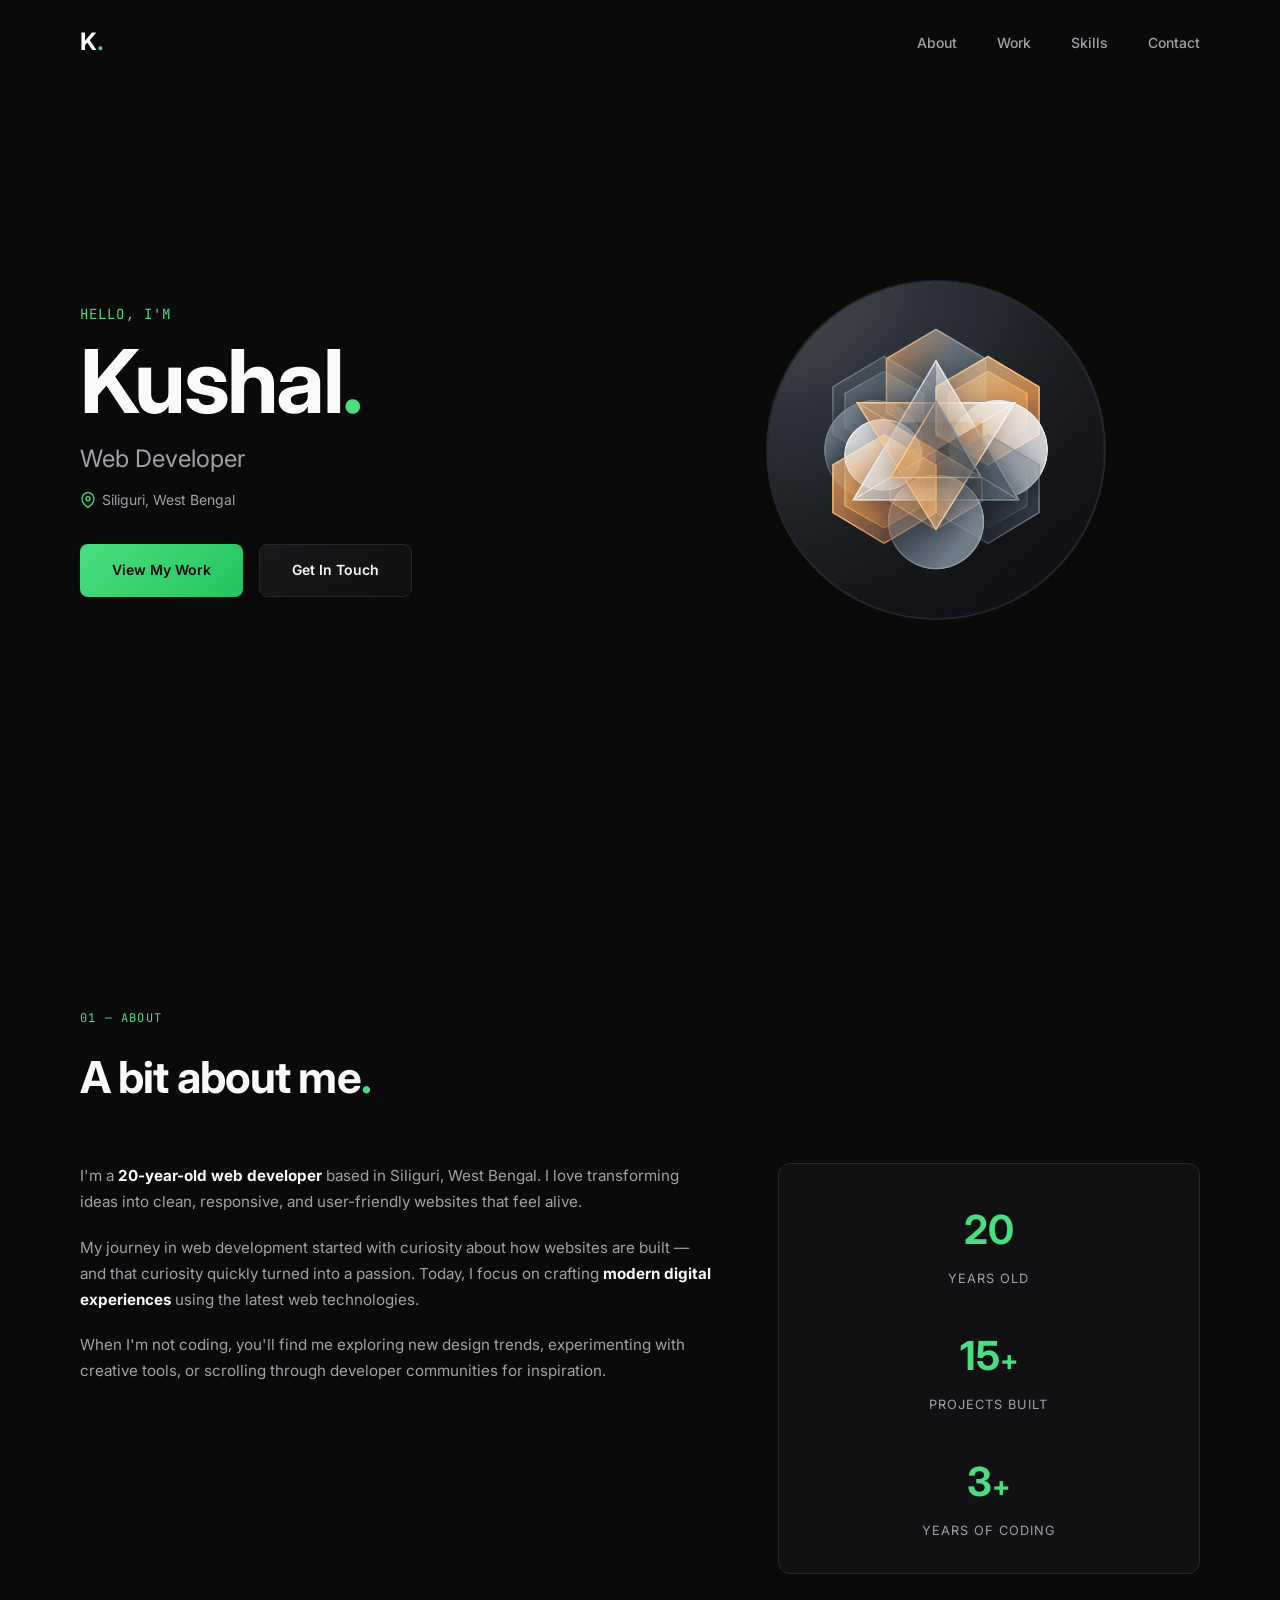
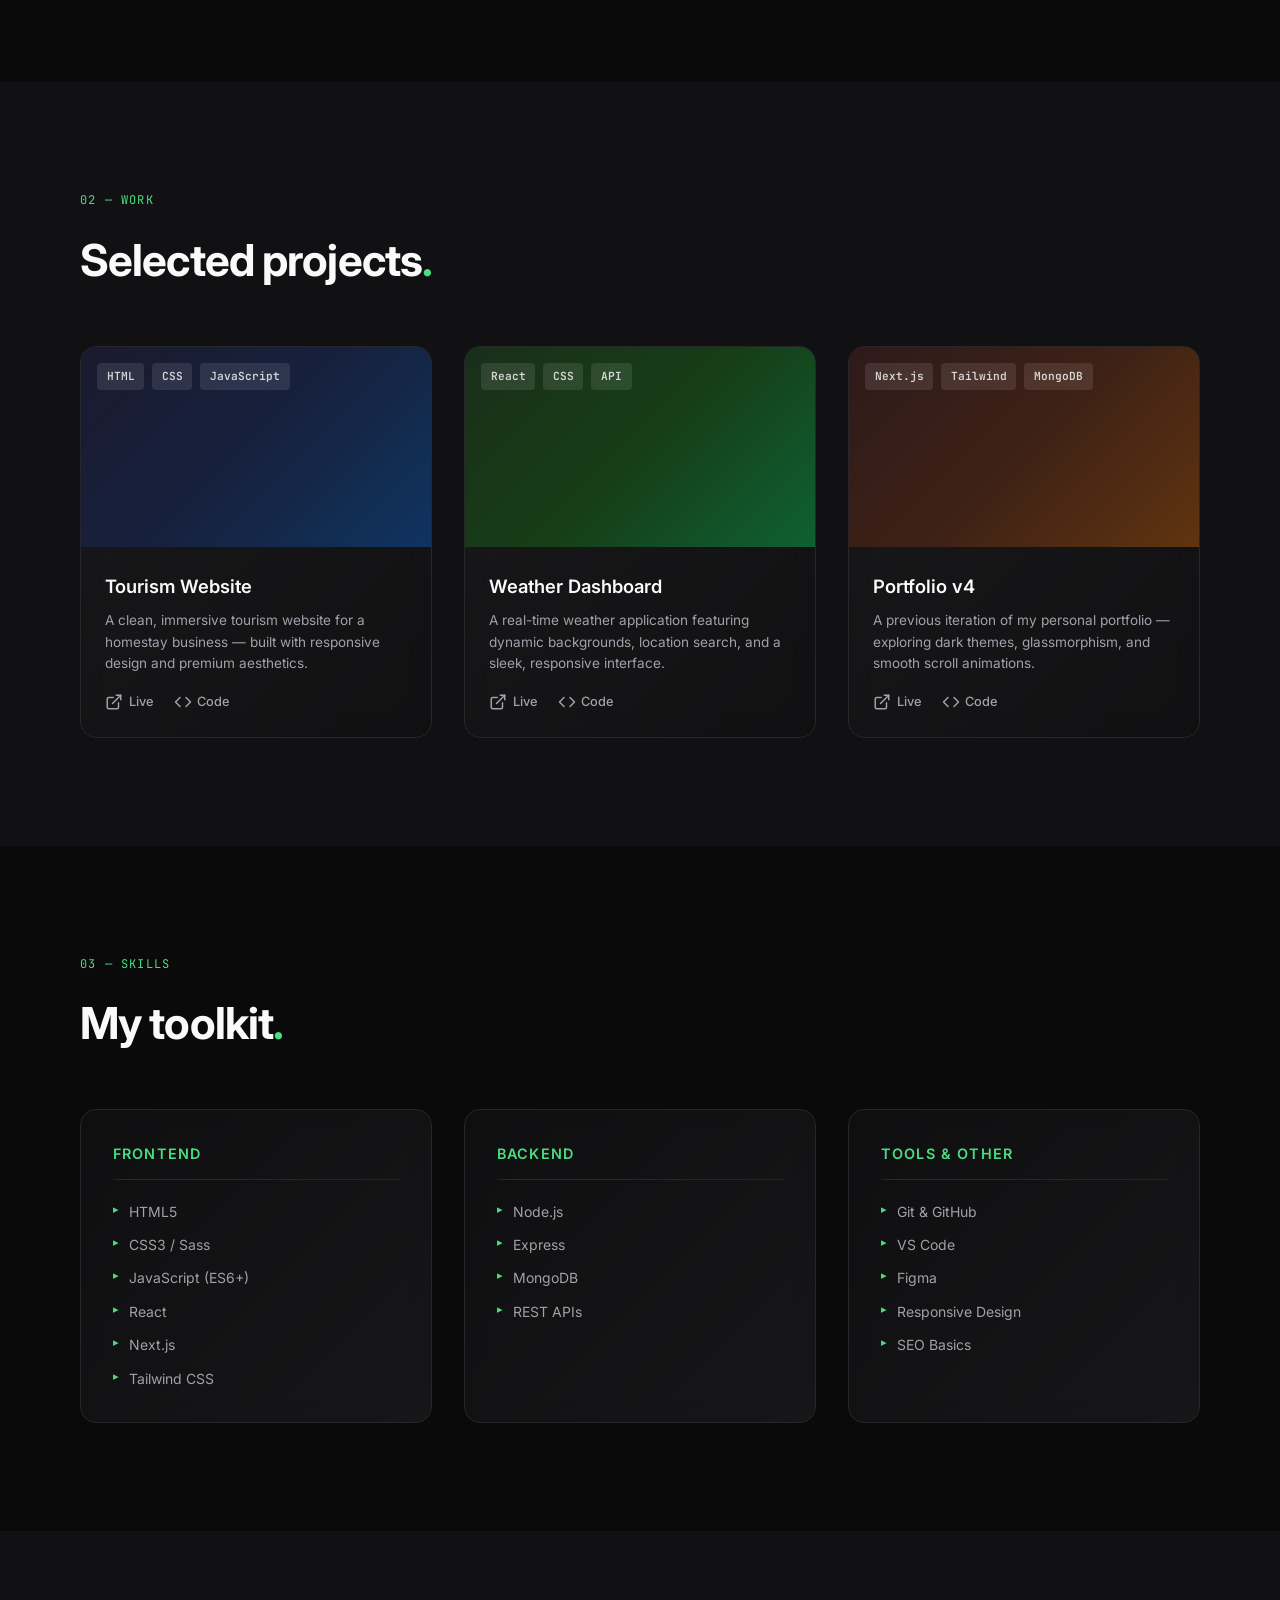
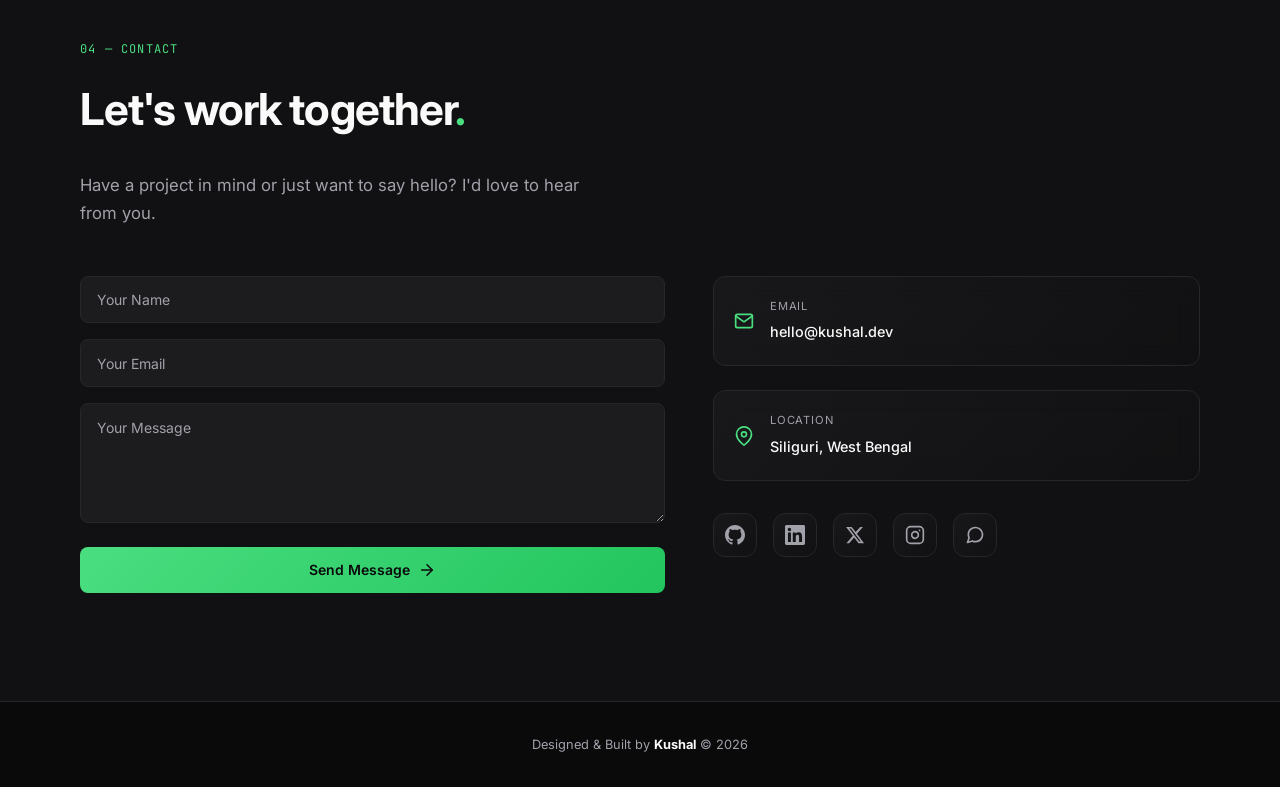
==== index.html @ b9e6fe31 "Initial commit" ====
<!DOCTYPE html>
<html lang="en">
<head>
  <meta charset="UTF-8" />
  <meta name="viewport" content="width=device-width, initial-scale=1.0" />
  <title>Kushal — Web Developer</title>
  <meta name="description" content="Portfolio of Kushal, a 20-year-old web developer from Siliguri, West Bengal, crafting clean and modern web experiences." />
  <link rel="preconnect" href="https://fonts.googleapis.com" />
  <link rel="preconnect" href="https://fonts.gstatic.com" crossorigin />
  <link href="https://fonts.googleapis.com/css2?family=Inter:wght@300;400;500;600;700&family=JetBrains+Mono:wght@400;500&display=swap" rel="stylesheet" />
  <link rel="stylesheet" href="style.css" />
</head>
<body>

  <!-- Loader -->
  <div class="loader" id="loader">
    <div class="loader__content">
      <div class="loader__logo">K<span class="accent">.</span></div>
      <div class="loader__bar">
        <div class="loader__progress"></div>
      </div>
    </div>
  </div>

  <!-- Cursor Glow -->
  <div class="cursor-glow" id="cursorGlow"></div>

  <!-- Navigation -->
  <nav class="nav" id="nav">
    <div class="nav__inner">
      <a href="#" class="nav__logo">K<span class="accent">.</span></a>
      <ul class="nav__links">
        <li><a href="#about" class="nav__link">About</a></li>
        <li><a href="#work" class="nav__link">Work</a></li>
        <li><a href="#skills" class="nav__link">Skills</a></li>
        <li><a href="#contact" class="nav__link">Contact</a></li>
      </ul>
      <button class="nav__toggle" id="navToggle" aria-label="Toggle menu">
        <span></span><span></span><span></span>
      </button>
    </div>
  </nav>

  <!-- Mobile Menu -->
  <div class="mobile-menu" id="mobileMenu">
    <ul class="mobile-menu__links">
      <li><a href="#about" class="mobile-menu__link">About</a></li>
      <li><a href="#work" class="mobile-menu__link">Work</a></li>
      <li><a href="#skills" class="mobile-menu__link">Skills</a></li>
      <li><a href="#contact" class="mobile-menu__link">Contact</a></li>
    </ul>
  </div>

  <!-- Hero -->
  <header class="hero" id="hero">
    <div class="hero__container">
      <div class="hero__content">
        <p class="hero__greeting reveal">Hello, I'm</p>
        <h1 class="hero__name reveal">Kushal<span class="accent">.</span></h1>
        <p class="hero__title reveal">Web Developer</p>
        <p class="hero__location reveal">
          <svg width="16" height="16" viewBox="0 0 24 24" fill="none" stroke="currentColor" stroke-width="2" stroke-linecap="round" stroke-linejoin="round"><path d="M21 10c0 7-9 13-9 13s-9-6-9-13a9 9 0 0 1 18 0z"/><circle cx="12" cy="10" r="3"/></svg>
          Siliguri, West Bengal
        </p>
        <div class="hero__cta reveal">
          <a href="#work" class="btn btn--primary">View My Work</a>
          <a href="#contact" class="btn btn--ghost">Get In Touch</a>
        </div>
      </div>
      <div class="hero__visual reveal">
        <div class="hero__image-wrapper">
          <img src="hero-abstract.png" alt="Abstract geometric design" class="hero__image" />
        </div>
      </div>
    </div>
  </header>

  <!-- About -->
  <section class="section about" id="about">
    <div class="container">
      <span class="section__label reveal">01 — About</span>
      <h2 class="section__title reveal">A bit about me<span class="accent">.</span></h2>
      <div class="about__grid">
        <div class="about__text reveal">
          <p>I'm a <strong>20-year-old web developer</strong> based in Siliguri, West Bengal. I love transforming ideas into clean, responsive, and user-friendly websites that feel alive.</p>
          <p>My journey in web development started with curiosity about how websites are built — and that curiosity quickly turned into a passion. Today, I focus on crafting <strong>modern digital experiences</strong> using the latest web technologies.</p>
          <p>When I'm not coding, you'll find me exploring new design trends, experimenting with creative tools, or scrolling through developer communities for inspiration.</p>
        </div>
        <div class="about__stats reveal">
          <div class="stat">
            <span class="stat__number" data-count="20">0</span>
            <span class="stat__label">Years Old</span>
          </div>
          <div class="stat">
            <span class="stat__number" data-count="15">0</span><span class="stat__suffix">+</span>
            <span class="stat__label">Projects Built</span>
          </div>
          <div class="stat">
            <span class="stat__number" data-count="3">0</span><span class="stat__suffix">+</span>
            <span class="stat__label">Years of Coding</span>
          </div>
        </div>
      </div>
    </div>
  </section>

  <!-- Work -->
  <section class="section work" id="work">
    <div class="container">
      <span class="section__label reveal">02 — Work</span>
      <h2 class="section__title reveal">Selected projects<span class="accent">.</span></h2>
      <div class="work__grid">

        <article class="project-card reveal">
          <div class="project-card__preview">
            <div class="project-card__tags">
              <span class="tag">HTML</span>
              <span class="tag">CSS</span>
              <span class="tag">JavaScript</span>
            </div>
          </div>
          <div class="project-card__info">
            <h3 class="project-card__title">Tourism Website</h3>
            <p class="project-card__desc">A clean, immersive tourism website for a homestay business — built with responsive design and premium aesthetics.</p>
            <div class="project-card__links">
              <a href="#" class="project-link" aria-label="View project">
                <svg width="18" height="18" viewBox="0 0 24 24" fill="none" stroke="currentColor" stroke-width="2" stroke-linecap="round" stroke-linejoin="round"><path d="M18 13v6a2 2 0 0 1-2 2H5a2 2 0 0 1-2-2V8a2 2 0 0 1 2-2h6"/><polyline points="15 3 21 3 21 9"/><line x1="10" y1="14" x2="21" y2="3"/></svg>
                Live
              </a>
              <a href="#" class="project-link" aria-label="View code">
                <svg width="18" height="18" viewBox="0 0 24 24" fill="none" stroke="currentColor" stroke-width="2" stroke-linecap="round" stroke-linejoin="round"><polyline points="16 18 22 12 16 6"/><polyline points="8 6 2 12 8 18"/></svg>
                Code
              </a>
            </div>
          </div>
        </article>

        <article class="project-card reveal">
          <div class="project-card__preview project-card__preview--alt">
            <div class="project-card__tags">
              <span class="tag">React</span>
              <span class="tag">CSS</span>
              <span class="tag">API</span>
            </div>
          </div>
          <div class="project-card__info">
            <h3 class="project-card__title">Weather Dashboard</h3>
            <p class="project-card__desc">A real-time weather application featuring dynamic backgrounds, location search, and a sleek, responsive interface.</p>
            <div class="project-card__links">
              <a href="#" class="project-link" aria-label="View project">
                <svg width="18" height="18" viewBox="0 0 24 24" fill="none" stroke="currentColor" stroke-width="2" stroke-linecap="round" stroke-linejoin="round"><path d="M18 13v6a2 2 0 0 1-2 2H5a2 2 0 0 1-2-2V8a2 2 0 0 1 2-2h6"/><polyline points="15 3 21 3 21 9"/><line x1="10" y1="14" x2="21" y2="3"/></svg>
                Live
              </a>
              <a href="#" class="project-link" aria-label="View code">
                <svg width="18" height="18" viewBox="0 0 24 24" fill="none" stroke="currentColor" stroke-width="2" stroke-linecap="round" stroke-linejoin="round"><polyline points="16 18 22 12 16 6"/><polyline points="8 6 2 12 8 18"/></svg>
                Code
              </a>
            </div>
          </div>
        </article>

        <article class="project-card reveal">
          <div class="project-card__preview project-card__preview--accent">
            <div class="project-card__tags">
              <span class="tag">Next.js</span>
              <span class="tag">Tailwind</span>
              <span class="tag">MongoDB</span>
            </div>
          </div>
          <div class="project-card__info">
            <h3 class="project-card__title">Portfolio v4</h3>
            <p class="project-card__desc">A previous iteration of my personal portfolio — exploring dark themes, glassmorphism, and smooth scroll animations.</p>
            <div class="project-card__links">
              <a href="#" class="project-link" aria-label="View project">
                <svg width="18" height="18" viewBox="0 0 24 24" fill="none" stroke="currentColor" stroke-width="2" stroke-linecap="round" stroke-linejoin="round"><path d="M18 13v6a2 2 0 0 1-2 2H5a2 2 0 0 1-2-2V8a2 2 0 0 1 2-2h6"/><polyline points="15 3 21 3 21 9"/><line x1="10" y1="14" x2="21" y2="3"/></svg>
                Live
              </a>
              <a href="#" class="project-link" aria-label="View code">
                <svg width="18" height="18" viewBox="0 0 24 24" fill="none" stroke="currentColor" stroke-width="2" stroke-linecap="round" stroke-linejoin="round"><polyline points="16 18 22 12 16 6"/><polyline points="8 6 2 12 8 18"/></svg>
                Code
              </a>
            </div>
          </div>
        </article>

      </div>
    </div>
  </section>

  <!-- Skills -->
  <section class="section skills" id="skills">
    <div class="container">
      <span class="section__label reveal">03 — Skills</span>
      <h2 class="section__title reveal">My toolkit<span class="accent">.</span></h2>
      <div class="skills__grid reveal">

        <div class="skill-group">
          <h3 class="skill-group__title">Frontend</h3>
          <ul class="skill-group__list">
            <li class="skill-item">HTML5</li>
            <li class="skill-item">CSS3 / Sass</li>
            <li class="skill-item">JavaScript (ES6+)</li>
            <li class="skill-item">React</li>
            <li class="skill-item">Next.js</li>
            <li class="skill-item">Tailwind CSS</li>
          </ul>
        </div>

        <div class="skill-group">
          <h3 class="skill-group__title">Backend</h3>
          <ul class="skill-group__list">
            <li class="skill-item">Node.js</li>
            <li class="skill-item">Express</li>
            <li class="skill-item">MongoDB</li>
            <li class="skill-item">REST APIs</li>
          </ul>
        </div>

        <div class="skill-group">
          <h3 class="skill-group__title">Tools & Other</h3>
          <ul class="skill-group__list">
            <li class="skill-item">Git & GitHub</li>
            <li class="skill-item">VS Code</li>
            <li class="skill-item">Figma</li>
            <li class="skill-item">Responsive Design</li>
            <li class="skill-item">SEO Basics</li>
          </ul>
        </div>

      </div>
    </div>
  </section>

  <!-- Contact -->
  <section class="section contact" id="contact">
    <div class="container">
      <span class="section__label reveal">04 — Contact</span>
      <h2 class="section__title reveal">Let's work together<span class="accent">.</span></h2>
      <p class="contact__subtitle reveal">Have a project in mind or just want to say hello? I'd love to hear from you.</p>
      <div class="contact__grid">
        <form class="contact__form reveal" id="contactForm">
          <div class="form-group">
            <input type="text" id="name" name="name" placeholder="Your Name" required />
          </div>
          <div class="form-group">
            <input type="email" id="email" name="email" placeholder="Your Email" required />
          </div>
          <div class="form-group">
            <textarea id="message" name="message" placeholder="Your Message" rows="5" required></textarea>
          </div>
          <button type="submit" class="btn btn--primary btn--full">
            Send Message
            <svg width="18" height="18" viewBox="0 0 24 24" fill="none" stroke="currentColor" stroke-width="2" stroke-linecap="round" stroke-linejoin="round"><line x1="5" y1="12" x2="19" y2="12"/><polyline points="12 5 19 12 12 19"/></svg>
          </button>
        </form>
        <div class="contact__info reveal">
          <div class="contact__card">
            <svg width="20" height="20" viewBox="0 0 24 24" fill="none" stroke="currentColor" stroke-width="2" stroke-linecap="round" stroke-linejoin="round"><path d="M4 4h16c1.1 0 2 .9 2 2v12c0 1.1-.9 2-2 2H4c-1.1 0-2-.9-2-2V6c0-1.1.9-2 2-2z"/><polyline points="22,6 12,13 2,6"/></svg>
            <div>
              <span class="contact__card-label">Email</span>
              <a href="mailto:hello@kushal.dev" class="contact__card-value">hello@kushal.dev</a>
            </div>
          </div>
          <div class="contact__card">
            <svg width="20" height="20" viewBox="0 0 24 24" fill="none" stroke="currentColor" stroke-width="2" stroke-linecap="round" stroke-linejoin="round"><path d="M21 10c0 7-9 13-9 13s-9-6-9-13a9 9 0 0 1 18 0z"/><circle cx="12" cy="10" r="3"/></svg>
            <div>
              <span class="contact__card-label">Location</span>
              <span class="contact__card-value">Siliguri, West Bengal</span>
            </div>
          </div>
          <div class="contact__socials">
            <a href="#" class="social-link" aria-label="GitHub" target="_blank" rel="noopener noreferrer">
              <svg width="20" height="20" viewBox="0 0 24 24" fill="currentColor"><path d="M12 0c-6.626 0-12 5.373-12 12 0 5.302 3.438 9.8 8.207 11.387.599.111.793-.261.793-.577v-2.234c-3.338.726-4.033-1.416-4.033-1.416-.546-1.387-1.333-1.756-1.333-1.756-1.089-.745.083-.729.083-.729 1.205.084 1.839 1.237 1.839 1.237 1.07 1.834 2.807 1.304 3.492.997.107-.775.418-1.305.762-1.604-2.665-.305-5.467-1.334-5.467-5.931 0-1.311.469-2.381 1.236-3.221-.124-.303-.535-1.524.117-3.176 0 0 1.008-.322 3.301 1.23.957-.266 1.983-.399 3.003-.404 1.02.005 2.047.138 3.006.404 2.291-1.552 3.297-1.23 3.297-1.23.653 1.653.242 2.874.118 3.176.77.84 1.235 1.911 1.235 3.221 0 4.609-2.807 5.624-5.479 5.921.43.372.823 1.102.823 2.222v3.293c0 .319.192.694.801.576 4.765-1.589 8.199-6.086 8.199-11.386 0-6.627-5.373-12-12-12z"/></svg>
            </a>
            <a href="#" class="social-link" aria-label="LinkedIn" target="_blank" rel="noopener noreferrer">
              <svg width="20" height="20" viewBox="0 0 24 24" fill="currentColor"><path d="M20.447 20.452h-3.554v-5.569c0-1.328-.027-3.037-1.852-3.037-1.853 0-2.136 1.445-2.136 2.939v5.667H9.351V9h3.414v1.561h.046c.477-.9 1.637-1.85 3.37-1.85 3.601 0 4.267 2.37 4.267 5.455v6.286zM5.337 7.433c-1.144 0-2.063-.926-2.063-2.065 0-1.138.92-2.063 2.063-2.063 1.14 0 2.064.925 2.064 2.063 0 1.139-.925 2.065-2.064 2.065zm1.782 13.019H3.555V9h3.564v11.452zM22.225 0H1.771C.792 0 0 .774 0 1.729v20.542C0 23.227.792 24 1.771 24h20.451C23.2 24 24 23.227 24 22.271V1.729C24 .774 23.2 0 22.222 0h.003z"/></svg>
            </a>
            <a href="#" class="social-link" aria-label="Twitter" target="_blank" rel="noopener noreferrer">
              <svg width="20" height="20" viewBox="0 0 24 24" fill="currentColor"><path d="M18.244 2.25h3.308l-7.227 8.26 8.502 11.24H16.17l-5.214-6.817L4.99 21.75H1.68l7.73-8.835L1.254 2.25H8.08l4.713 6.231zm-1.161 17.52h1.833L7.084 4.126H5.117z"/></svg>
            </a>
            <a href="#" class="social-link" aria-label="Instagram" target="_blank" rel="noopener noreferrer">
              <svg width="20" height="20" viewBox="0 0 24 24" fill="none" stroke="currentColor" stroke-width="2" stroke-linecap="round" stroke-linejoin="round"><rect x="2" y="2" width="20" height="20" rx="5" ry="5"/><path d="M16 11.37A4 4 0 1 1 12.63 8 4 4 0 0 1 16 11.37z"/><line x1="17.5" y1="6.5" x2="17.51" y2="6.5"/></svg>
            </a>
            <a href="#" class="social-link" aria-label="WhatsApp" target="_blank" rel="noopener noreferrer">
              <svg width="20" height="20" viewBox="0 0 24 24" fill="none" stroke="currentColor" stroke-width="2" stroke-linecap="round" stroke-linejoin="round"><path d="M21 11.5a8.38 8.38 0 0 1-.9 3.8 8.5 8.5 0 0 1-7.6 4.7 8.38 8.38 0 0 1-3.8-.9L3 21l1.9-5.7a8.38 8.38 0 0 1-.9-3.8 8.5 8.5 0 0 1 4.7-7.6 8.38 8.38 0 0 1 3.8-.9h.5a8.48 8.48 0 0 1 8 8v.5z"/></svg>
            </a>
          </div>
        </div>
      </div>
    </div>
  </section>

  <!-- Footer -->
  <footer class="footer">
    <div class="container">
      <p class="footer__text">
        Designed & Built by <strong>Kushal</strong> &copy; 2026
      </p>
    </div>
  </footer>

  <script src="script.js"></script>
</body>
</html>
---- style.css ----
/* ================================================
   KUSHAL — Portfolio  |  Minimal Design System
   ================================================ */

/* --- Reset & Custom Properties --- */
*,
*::before,
*::after {
  margin: 0;
  padding: 0;
  box-sizing: border-box;
}

:root {
  /* Palette */
  --bg: #0a0a0b;
  --bg-card: #111113;
  --bg-hover: #18181b;
  --surface: #1c1c1f;
  --border: #27272a;
  --text: #fafafa;
  --text-muted: #a1a1aa;
  --accent: #4ade80;
  --accent-dim: #4ade8033;

  /* Typography */
  --font-body: 'Inter', system-ui, -apple-system, sans-serif;
  --font-mono: 'JetBrains Mono', monospace;

  /* Spacing */
  --section-py: clamp(5rem, 12vh, 9rem);
  --container: min(1120px, 90vw);

  /* Transitions */
  --ease: cubic-bezier(.4, 0, .2, 1);
  --dur: .35s;
}

html {
  scroll-behavior: smooth;
  scroll-padding-top: 5rem;
  -webkit-font-smoothing: antialiased;
}

body {
  font-family: var(--font-body);
  background: var(--bg);
  color: var(--text);
  line-height: 1.7;
  overflow-x: hidden;
}

a {
  color: inherit;
  text-decoration: none;
}

img {
  max-width: 100%;
  display: block;
}

ul {
  list-style: none;
}

::selection {
  background: var(--accent);
  color: var(--bg);
}

/* --- Loader --- */
.loader {
  position: fixed;
  inset: 0;
  z-index: 9999;
  background: var(--bg);
  display: flex;
  align-items: center;
  justify-content: center;
  transition: opacity .6s var(--ease), visibility .6s var(--ease);
}

.loader.hidden {
  opacity: 0;
  visibility: hidden;
}

.loader__content {
  display: flex;
  flex-direction: column;
  align-items: center;
  gap: 1.5rem;
}

.loader__logo {
  font-size: 2.5rem;
  font-weight: 700;
  letter-spacing: -0.02em;
  animation: pulse 1.5s ease-in-out infinite;
}

.loader__bar {
  width: 120px;
  height: 2px;
  background: var(--border);
  border-radius: 2px;
  overflow: hidden;
}

.loader__progress {
  height: 100%;
  width: 0;
  background: var(--accent);
  border-radius: 2px;
  animation: load 1.8s var(--ease) forwards;
}

@keyframes pulse {
  0%, 100% { opacity: 1; }
  50% { opacity: 0.5; }
}

@keyframes load {
  0% { width: 0; }
  40% { width: 70%; }
  100% { width: 100%; }
}

/* --- Cursor Glow --- */
.cursor-glow {
  position: fixed;
  width: 600px;
  height: 600px;
  border-radius: 50%;
  background: radial-gradient(circle, var(--accent-dim) 0%, transparent 70%);
  pointer-events: none;
  z-index: 0;
  transform: translate(-50%, -50%);
  opacity: 0;
  transition: opacity .6s var(--ease);
}

body:hover .cursor-glow {
  opacity: 1;
}

/* --- Container --- */
.container {
  width: var(--container);
  margin: 0 auto;
}

/* --- Accent Dot --- */
.accent {
  color: var(--accent);
}

/* ================================================
   NAVIGATION
   ================================================ */
.nav {
  position: fixed;
  top: 0;
  left: 0;
  right: 0;
  z-index: 200;
  padding: 0.4rem 0rem;
  transition: all .4s cubic-bezier(0.4, 0, 0.2, 1);
}

.nav--scrolled {
  padding: 0.4rem 0;
}

.nav__inner {
  width: min(100%, 1184px);
  margin: 0 auto;
  padding: 1rem 2rem;
  display: flex;
  align-items: center;
  justify-content: space-between;
  border-radius: 16px;
  transition: all .4s cubic-bezier(0.4, 0, 0.2, 1);
}

.nav--scrolled .nav__inner {
  width: var(--container);

  background: rgba(10, 10, 11, 0.1);
  -webkit-backdrop-filter: blur(10px);
  backdrop-filter: blur(10px);
  border-left: 1px solid var(--border);
  border-right: 1px solid var(--border);
  box-shadow: 0 8px 40px rgba(0, 0, 0, 0.1), 0 0 0 1px rgba(39, 39, 42, 0.1);
}

.nav__logo {
  font-size: 1.5rem;
  font-weight: 700;
  letter-spacing: -0.02em;
}

.nav__links {
  display: flex;
  gap: 2.5rem;
}

.nav__link {
  font-size: .875rem;
  font-weight: 500;
  color: var(--text-muted);
  transition: color var(--dur) var(--ease);
  position: relative;
}

.nav__link::after {
  content: '';
  position: absolute;
  bottom: -4px;
  left: 0;
  width: 0;
  height: 1.5px;
  background: var(--accent);
  transition: width var(--dur) var(--ease);
}

.nav__link:hover {
  color: var(--text);
}

.nav__link:hover::after {
  width: 100%;
}

/* Hamburger */
.nav__toggle {
  display: none;
  flex-direction: column;
  gap: 5px;
  background: none;
  border: none;
  cursor: pointer;
  padding: 4px;
  z-index: 200;
}

.nav__toggle span {
  display: block;
  width: 22px;
  height: 2px;
  background: var(--text);
  border-radius: 2px;
  transition: transform var(--dur) var(--ease), opacity var(--dur) var(--ease);
}

.nav__toggle.active span:nth-child(1) {
  transform: translateY(7px) rotate(45deg);
}

.nav__toggle.active span:nth-child(2) {
  opacity: 0;
}

.nav__toggle.active span:nth-child(3) {
  transform: translateY(-7px) rotate(-45deg);
}

/* Mobile Menu */
.mobile-menu {
  position: fixed;
  inset: 0;
  z-index: 150;
  background: rgba(10, 10, 11, 0);
  backdrop-filter: blur(20px);
  -webkit-backdrop-filter: blur(20px);
  display: flex;
  align-items: center;
  justify-content: center;
  opacity: 0;
  pointer-events: none;
  transition: opacity var(--dur) var(--ease);
}

.mobile-menu.open {
  opacity: 1;
  pointer-events: auto;
}

.mobile-menu__links {
  display: flex;
  flex-direction: column;
  gap: 2rem;
  text-align: center;
}

.mobile-menu__link {
  font-size: 1.75rem;
  font-weight: 600;
  color: var(--text-muted);
  transition: color var(--dur) var(--ease);
}

.mobile-menu__link:hover {
  color: var(--accent);
}

/* ================================================
   HERO
   ================================================ */
.hero {
  min-height: 100vh;
  display: flex;
  flex-direction: column;
  justify-content: center;
  position: relative;
  overflow: hidden;
}

.hero__container {
  width: var(--container);
  margin: 0 auto;
  display: grid;
  grid-template-columns: 1fr 1fr;
  gap: 4rem;
  align-items: center;
}

.hero__greeting {
  font-family: var(--font-mono);
  font-size: .875rem;
  color: var(--accent);
  letter-spacing: .08em;
  text-transform: uppercase;
  margin-bottom: .5rem;
}

.hero__name {
  font-size: clamp(3rem, 8vw, 5.5rem);
  font-weight: 700;
  letter-spacing: -0.03em;
  line-height: 1.05;
  margin-bottom: .75rem;
}

.hero__title {
  font-size: clamp(1.25rem, 3vw, 1.5rem);
  color: var(--text-muted);
  font-weight: 400;
  margin-bottom: .5rem;
}

.hero__location {
  display: inline-flex;
  align-items: center;
  gap: .4rem;
  font-size: .875rem;
  color: var(--text-muted);
  margin-bottom: 2rem;
}

.hero__location svg {
  color: var(--accent);
}

.hero__cta {
  display: flex;
  gap: 1rem;
  flex-wrap: wrap;
}

/* Hero Visual */
.hero__visual {
  display: flex;
  justify-content: center;
  align-items: center;
}

.hero__image-wrapper {
  width: 340px;
  height: 340px;
  border-radius: 50%;
  overflow: hidden;
  border: 2px solid var(--border);
  position: relative;
  animation: float 6s ease-in-out infinite;
}

.hero__image-wrapper::before {
  content: '';
  position: absolute;
  inset: -2px;
  border-radius: 50%;
  background: conic-gradient(var(--accent), transparent, var(--accent));
  z-index: -1;
  animation: rotate 8s linear infinite;
}

.hero__image {
  width: 100%;
  height: 100%;
  object-fit: cover;
}

@keyframes float {

  0%,
  100% {
    transform: translateY(0);
  }

  50% {
    transform: translateY(-16px);
  }
}

@keyframes rotate {
  from {
    transform: rotate(0deg);
  }

  to {
    transform: rotate(360deg);
  }
}

/* Scroll Indicator */
.hero__scroll {
  position: absolute;
  bottom: 2.5rem;
  left: 50%;
  transform: translateX(-50%);
  display: flex;
  flex-direction: column;
  align-items: center;
  gap: .5rem;
  font-size: .7rem;
  font-weight: 500;
  letter-spacing: .15em;
  text-transform: uppercase;
  color: var(--text-muted);
}

.hero__scroll-line {
  width: 1px;
  height: 40px;
  background: var(--border);
  position: relative;
  overflow: hidden;
}

.hero__scroll-line::after {
  content: '';
  position: absolute;
  top: -100%;
  left: 0;
  width: 100%;
  height: 100%;
  background: var(--accent);
  animation: scrollLine 1.8s var(--ease) infinite;
}

@keyframes scrollLine {
  0% {
    top: -100%;
  }

  100% {
    top: 100%;
  }
}

/* ================================================
   BUTTONS
   ================================================ */
.btn {
  display: inline-flex;
  align-items: center;
  gap: .5rem;
  padding: .85rem 2rem;
  border-radius: 8px;
  font-size: .875rem;
  font-weight: 600;
  border: none;
  cursor: pointer;
  transition: all var(--dur) var(--ease);
  font-family: var(--font-body);
  position: relative;
  overflow: hidden;
}

.btn::before {
  content: '';
  position: absolute;
  inset: 0;
  background: linear-gradient(135deg, rgba(255, 255, 255, 0.15) 0%, transparent 50%, transparent 100%);
  opacity: 0;
  transition: opacity var(--dur) var(--ease);
}

.btn::after {
  content: '';
  position: absolute;
  top: 0;
  left: -100%;
  width: 100%;
  height: 100%;
  background: linear-gradient(90deg, transparent, rgba(255, 255, 255, 0.2), transparent);
  transition: left 0.6s var(--ease);
}

.btn:hover::before {
  opacity: 1;
}

.btn:hover::after {
  left: 100%;
}

.btn--primary {
  background: linear-gradient(135deg, #4ade80 0%, #22c55e 50%, #4ade80 100%);
  background-size: 200% 200%;
  color: var(--bg);
}

.btn--primary:hover {
  background: #22c55e;
  transform: translateY(-2px);
  box-shadow: 0 8px 30px var(--accent-dim);
}

.btn--ghost {
  background: linear-gradient(135deg, rgba(28, 28, 31, 0.8) 0%, rgba(17, 17, 19, 0.8) 100%);
  backdrop-filter: blur(8px);
  -webkit-backdrop-filter: blur(8px);
  color: var(--text);
  border: 1px solid var(--border);
}

.btn--ghost:hover {
  border-color: var(--accent);
  color: var(--accent);
  transform: translateY(-2px);
  box-shadow: 0 8px 24px rgba(0, 0, 0, 0.3);
}

.btn--full {
  width: 100%;
  justify-content: center;
}

/* ================================================
   SECTIONS
   ================================================ */
.section {
  padding: var(--section-py) 0;
}

.section__label {
  display: block;
  font-family: var(--font-mono);
  font-size: .75rem;
  color: var(--accent);
  letter-spacing: .1em;
  text-transform: uppercase;
  margin-bottom: .75rem;
}

.section__title {
  font-size: clamp(2rem, 5vw, 2.75rem);
  font-weight: 700;
  letter-spacing: -0.02em;
  margin-bottom: 3rem;
}

/* ================================================
   ABOUT
   ================================================ */
.about__grid {
  display: grid;
  grid-template-columns: 1.5fr 1fr;
  gap: 4rem;
  align-items: start;
}

.about__text p {
  color: var(--text-muted);
  margin-bottom: 1.25rem;
  font-size: .95rem;
}

.about__text strong {
  color: var(--text);
}

.about__stats {
  display: flex;
  flex-direction: column;
  gap: 2rem;
  padding: 2rem;
  background: var(--bg-card);
  border: 1px solid var(--border);
  border-radius: 12px;
}

.stat {
  text-align: center;
}

.stat__number {
  font-size: 2.5rem;
  font-weight: 700;
  color: var(--accent);
  display: inline;
}

.stat__suffix {
  font-size: 1.75rem;
  font-weight: 700;
  color: var(--accent);
}

.stat__label {
  display: block;
  font-size: .8rem;
  color: var(--text-muted);
  margin-top: .25rem;
  text-transform: uppercase;
  letter-spacing: .08em;
}

/* ================================================
   WORK / PROJECTS
   ================================================ */
.work {
  background: var(--bg-card);
}

.work__grid {
  display: grid;
  grid-template-columns: repeat(auto-fill, minmax(320px, 1fr));
  gap: 2rem;
}

.project-card {
  background: linear-gradient(135deg, rgba(28, 28, 31, 0.7) 0%, rgba(17, 17, 19, 0.7) 100%);
  backdrop-filter: blur(12px);
  -webkit-backdrop-filter: blur(12px);
  border: 1px solid var(--border);
  border-radius: 16px;
  overflow: hidden;
  transition: all var(--dur) var(--ease);
  position: relative;
}

.project-card::before {
  content: '';
  position: absolute;
  inset: 0;
  background: linear-gradient(135deg, rgba(255, 255, 255, 0.05) 0%, transparent 50%);
  pointer-events: none;
  opacity: 0;
  transition: opacity var(--dur) var(--ease);
}

.project-card:hover {
  transform: translateY(-8px);
  border-color: var(--accent);
  box-shadow: 0 20px 40px rgba(0, 0, 0, 0.4);
}

.project-card:hover::before {
  opacity: 1;
}

.project-card__preview {
  height: 200px;
  background: linear-gradient(135deg, #1a1a2e 0%, #16213e 50%, #0f3460 100%);
  position: relative;
  display: flex;
  align-items: flex-start;
  padding: 1rem;
}

.project-card__preview--alt {
  background: linear-gradient(135deg, #1a2e1a 0%, #163e16 50%, #0f6034 100%);
}

.project-card__preview--accent {
  background: linear-gradient(135deg, #2e1a1a 0%, #3e2116 50%, #60340f 100%);
}

.project-card__tags {
  display: flex;
  gap: .5rem;
  flex-wrap: wrap;
}

.tag {
  padding: .25rem .6rem;
  border-radius: 4px;
  font-size: .7rem;
  font-weight: 600;
  font-family: var(--font-mono);
  background: rgba(255, 255, 255, .1);
  color: rgba(255, 255, 255, .8);
  backdrop-filter: blur(4px);
  -webkit-backdrop-filter: blur(4px);
}

.project-card__info {
  padding: 1.5rem;
}

.project-card__title {
  font-size: 1.15rem;
  font-weight: 600;
  margin-bottom: .5rem;
}

.project-card__desc {
  font-size: .85rem;
  color: var(--text-muted);
  line-height: 1.6;
  margin-bottom: 1rem;
}

.project-card__links {
  display: flex;
  gap: 1.25rem;
}

.project-link {
  display: inline-flex;
  align-items: center;
  gap: .35rem;
  font-size: .8rem;
  font-weight: 500;
  color: var(--text-muted);
  transition: color var(--dur) var(--ease);
}

.project-link:hover {
  color: var(--accent);
}

/* ================================================
   SKILLS
   ================================================ */
.skills__grid {
  display: grid;
  grid-template-columns: repeat(3, 1fr);
  gap: 2rem;
}

.skill-group {
  background: linear-gradient(135deg, rgba(17, 17, 19, 0.7) 0%, rgba(28, 28, 31, 0.7) 100%);
  backdrop-filter: blur(12px);
  -webkit-backdrop-filter: blur(12px);
  border: 1px solid var(--border);
  border-radius: 16px;
  padding: 2rem;
  transition: all var(--dur) var(--ease);
  position: relative;
  overflow: hidden;
}

.skill-group::before {
  content: '';
  position: absolute;
  top: 0;
  left: 0;
  right: 0;
  height: 1px;
  background: linear-gradient(90deg, transparent, rgba(232, 180, 90, 0.3), transparent);
  opacity: 0;
  transition: opacity var(--dur) var(--ease);
}

.skill-group:hover {
  border-color: var(--accent);
  transform: translateY(-4px);
  box-shadow: 0 12px 32px rgba(0, 0, 0, 0.3);
}

.skill-group:hover::before {
  opacity: 1;
}

.skill-group__title {
  font-size: .9rem;
  font-weight: 600;
  color: var(--accent);
  text-transform: uppercase;
  letter-spacing: .08em;
  margin-bottom: 1.25rem;
  padding-bottom: .75rem;
  border-bottom: 1px solid var(--border);
}

.skill-group__list {
  display: flex;
  flex-direction: column;
  gap: .6rem;
}

.skill-item {
  font-size: .875rem;
  color: var(--text-muted);
  padding-left: 1rem;
  position: relative;
  transition: color var(--dur) var(--ease);
}

.skill-item::before {
  content: '▸';
  position: absolute;
  left: 0;
  color: var(--accent);
  font-size: .7rem;
}

.skill-item:hover {
  color: var(--text);
}

/* ================================================
   CONTACT
   ================================================ */
.contact {
  background: var(--bg-card);
}

.contact__subtitle {
  font-size: 1.05rem;
  color: var(--text-muted);
  margin-top: -1.5rem;
  margin-bottom: 3rem;
  max-width: 520px;
}

.contact__grid {
  display: grid;
  grid-template-columns: 1.2fr 1fr;
  gap: 3rem;
  align-items: start;
}

.form-group {
  margin-bottom: 1rem;
}

.form-group input,
.form-group textarea {
  width: 100%;
  padding: .9rem 1rem;
  background: var(--surface);
  border: 1px solid var(--border);
  border-radius: 8px;
  color: var(--text);
  font-family: var(--font-body);
  font-size: .875rem;
  transition: border-color var(--dur) var(--ease), box-shadow var(--dur) var(--ease);
  outline: none;
}

.form-group input::placeholder,
.form-group textarea::placeholder {
  color: var(--text-muted);
}

.form-group input:focus,
.form-group textarea:focus {
  border-color: var(--accent);
  box-shadow: 0 0 0 3px var(--accent-dim);
}

.form-group textarea {
  resize: vertical;
  min-height: 120px;
}

.contact__info {
  display: flex;
  flex-direction: column;
  gap: 1.5rem;
}

.contact__card {
  display: flex;
  align-items: center;
  gap: 1rem;
  padding: 1.25rem;
  background: linear-gradient(135deg, rgba(28, 28, 31, 0.7) 0%, rgba(17, 17, 19, 0.7) 100%);
  backdrop-filter: blur(12px);
  -webkit-backdrop-filter: blur(12px);
  border: 1px solid var(--border);
  border-radius: 12px;
  transition: all var(--dur) var(--ease);
}

.contact__card:hover {
  border-color: var(--accent);
  transform: translateY(-2px);
  box-shadow: 0 8px 24px rgba(0, 0, 0, 0.3);
}

.contact__card svg {
  color: var(--accent);
  flex-shrink: 0;
}

.contact__card-label {
  display: block;
  font-size: .7rem;
  color: var(--text-muted);
  text-transform: uppercase;
  letter-spacing: .08em;
  margin-bottom: .15rem;
}

.contact__card-value {
  font-size: .9rem;
  font-weight: 500;
}

a.contact__card-value:hover {
  color: var(--accent);
}

.contact__socials {
  display: flex;
  gap: 1rem;
  margin-top: .5rem;
}

.social-link {
  width: 44px;
  height: 44px;
  border-radius: 12px;
  background: linear-gradient(135deg, rgba(28, 28, 31, 0.7) 0%, rgba(17, 17, 19, 0.7) 100%);
  backdrop-filter: blur(8px);
  -webkit-backdrop-filter: blur(8px);
  border: 1px solid var(--border);
  display: flex;
  align-items: center;
  justify-content: center;
  color: var(--text-muted);
  transition: all var(--dur) var(--ease);
}

.social-link:hover {
  color: var(--accent);
  border-color: var(--accent);
  transform: translateY(-3px);
  box-shadow: 0 8px 20px rgba(0, 0, 0, 0.3);
}

/* ================================================
   FOOTER
   ================================================ */
.footer {
  padding: 2rem 0;
  border-top: 1px solid var(--border);
  text-align: center;
}

.footer__text {
  font-size: .8rem;
  color: var(--text-muted);
}

.footer__text strong {
  color: var(--text);
}

/* ================================================
   REVEAL ANIMATION
   ================================================ */
.reveal {
  opacity: 0;
  transform: translateY(30px);
  transition: opacity .8s var(--ease), transform .8s var(--ease);
}

.reveal.visible {
  opacity: 1;
  transform: translateY(0);
}

/* ================================================
   RESPONSIVE
   ================================================ */
@media (max-width: 900px) {
  .nav__links {
    display: none;
  }

  .nav__toggle {
    display: flex;
  }

  .hero__container {
    grid-template-columns: 1fr;
    text-align: center;
    gap: 2.5rem;
  }

  .hero__cta {
    justify-content: center;
  }

  .hero__image-wrapper {
    width: 260px;
    height: 260px;
  }

  .about__grid {
    grid-template-columns: 1fr;
    gap: 2rem;
  }

  .about__stats {
    flex-direction: row;
    justify-content: center;
    gap: 2.5rem;
  }

  .skills__grid {
    grid-template-columns: 1fr 1fr;
  }

  .contact__grid {
    grid-template-columns: 1fr;
  }
}

@media (max-width: 600px) {
  .hero__name {
    font-size: clamp(2.5rem, 12vw, 3.5rem);
  }

  .hero__image-wrapper {
    width: 200px;
    height: 200px;
  }

  .hero__scroll {
    display: none;
  }

  .about__stats {
    flex-direction: column;
    gap: 1.5rem;
  }

  .work__grid {
    grid-template-columns: 1fr;
  }

  .skills__grid {
    grid-template-columns: 1fr;
  }

  .section__title {
    margin-bottom: 2rem;
  }
}
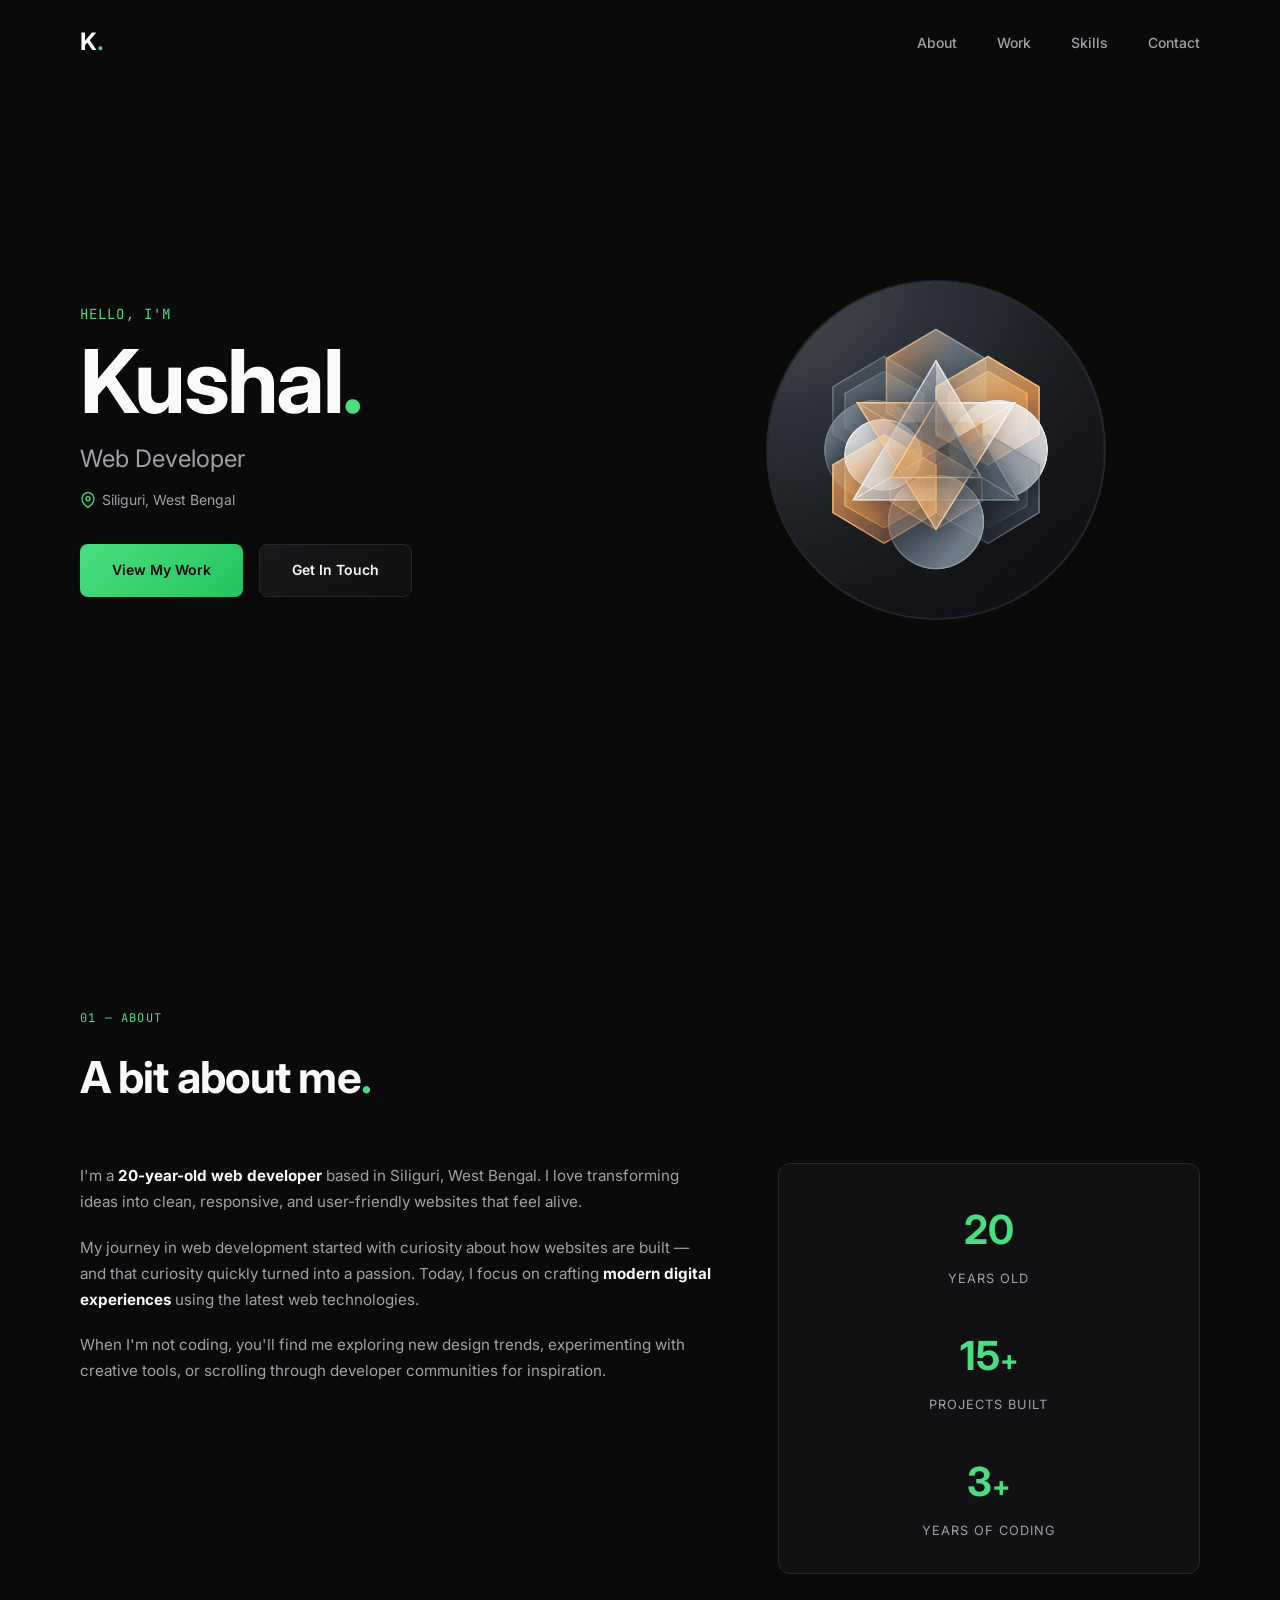
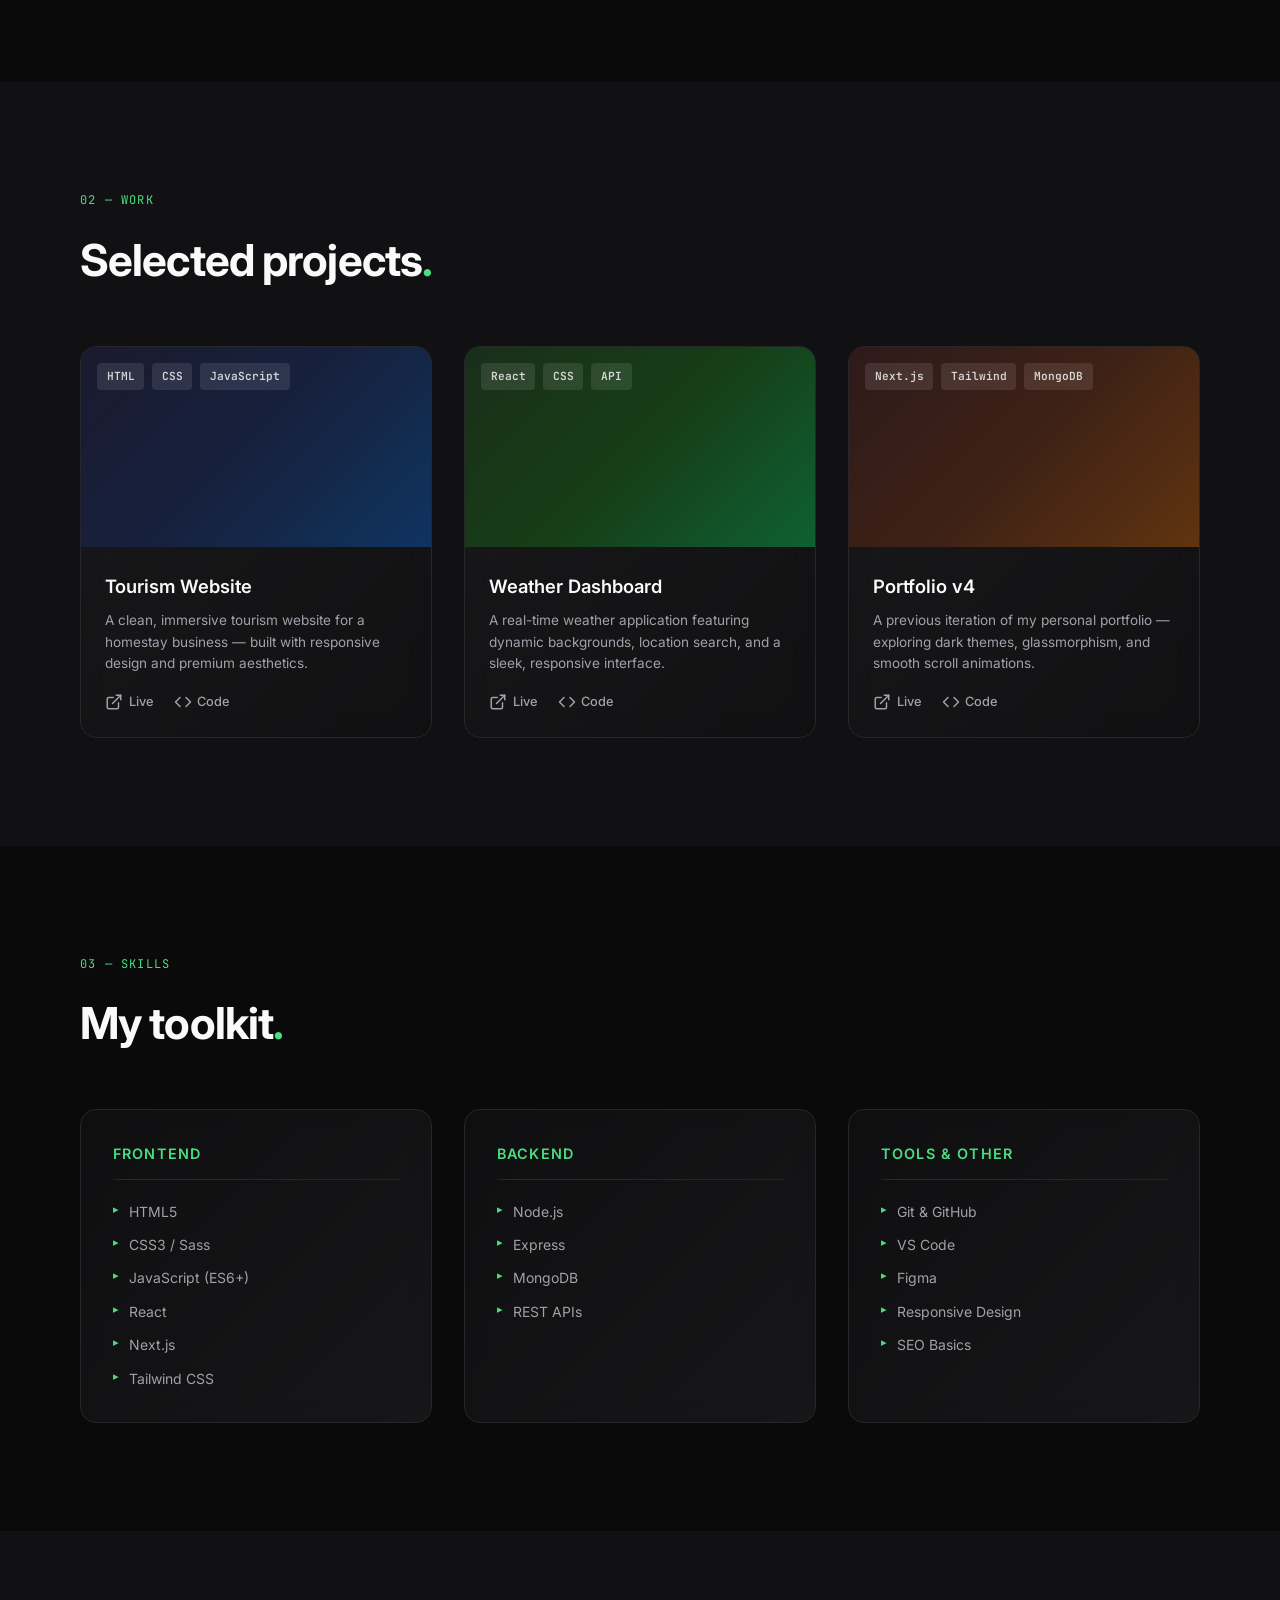
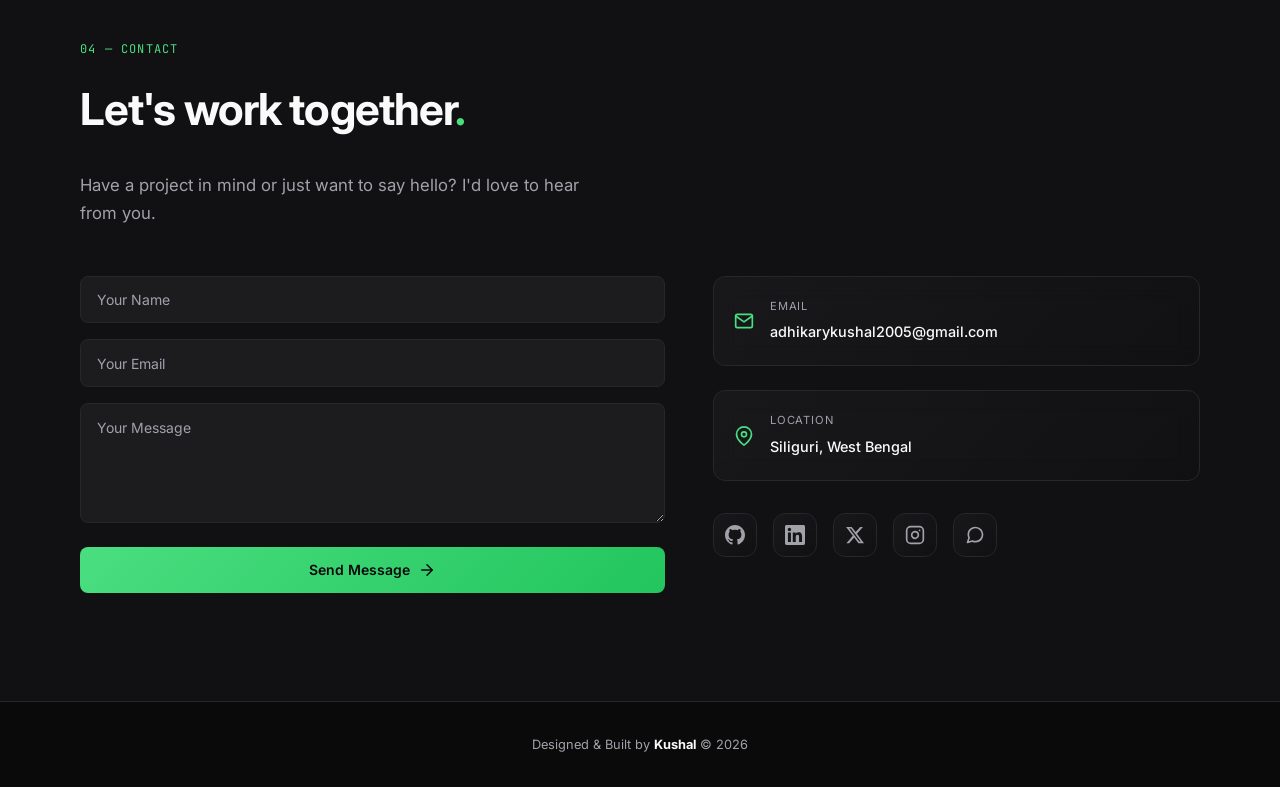
==== commit 959c4e71: "Add social media links" ====
--- a/index.html
+++ b/index.html
@@ -258,7 +258,7 @@
             <svg width="20" height="20" viewBox="0 0 24 24" fill="none" stroke="currentColor" stroke-width="2" stroke-linecap="round" stroke-linejoin="round"><path d="M4 4h16c1.1 0 2 .9 2 2v12c0 1.1-.9 2-2 2H4c-1.1 0-2-.9-2-2V6c0-1.1.9-2 2-2z"/><polyline points="22,6 12,13 2,6"/></svg>
             <div>
               <span class="contact__card-label">Email</span>
-              <a href="mailto:hello@kushal.dev" class="contact__card-value">hello@kushal.dev</a>
+              <a href="adhikarykushal2005@gmail.com" class="contact__card-value">adhikarykushal2005@gmail.com</a>
             </div>
           </div>
           <div class="contact__card">
@@ -269,19 +269,19 @@
             </div>
           </div>
           <div class="contact__socials">
-            <a href="#" class="social-link" aria-label="GitHub" target="_blank" rel="noopener noreferrer">
+            <a href="https://github.com/Kushal20057/" class="social-link" aria-label="GitHub" target="_blank" rel="noopener noreferrer">
               <svg width="20" height="20" viewBox="0 0 24 24" fill="currentColor"><path d="M12 0c-6.626 0-12 5.373-12 12 0 5.302 3.438 9.8 8.207 11.387.599.111.793-.261.793-.577v-2.234c-3.338.726-4.033-1.416-4.033-1.416-.546-1.387-1.333-1.756-1.333-1.756-1.089-.745.083-.729.083-.729 1.205.084 1.839 1.237 1.839 1.237 1.07 1.834 2.807 1.304 3.492.997.107-.775.418-1.305.762-1.604-2.665-.305-5.467-1.334-5.467-5.931 0-1.311.469-2.381 1.236-3.221-.124-.303-.535-1.524.117-3.176 0 0 1.008-.322 3.301 1.23.957-.266 1.983-.399 3.003-.404 1.02.005 2.047.138 3.006.404 2.291-1.552 3.297-1.23 3.297-1.23.653 1.653.242 2.874.118 3.176.77.84 1.235 1.911 1.235 3.221 0 4.609-2.807 5.624-5.479 5.921.43.372.823 1.102.823 2.222v3.293c0 .319.192.694.801.576 4.765-1.589 8.199-6.086 8.199-11.386 0-6.627-5.373-12-12-12z"/></svg>
             </a>
-            <a href="#" class="social-link" aria-label="LinkedIn" target="_blank" rel="noopener noreferrer">
+            <a href="https://www.linkedin.com/in/kushal-adhikary-7b4a08381/" class="social-link" aria-label="LinkedIn" target="_blank" rel="noopener noreferrer">
               <svg width="20" height="20" viewBox="0 0 24 24" fill="currentColor"><path d="M20.447 20.452h-3.554v-5.569c0-1.328-.027-3.037-1.852-3.037-1.853 0-2.136 1.445-2.136 2.939v5.667H9.351V9h3.414v1.561h.046c.477-.9 1.637-1.85 3.37-1.85 3.601 0 4.267 2.37 4.267 5.455v6.286zM5.337 7.433c-1.144 0-2.063-.926-2.063-2.065 0-1.138.92-2.063 2.063-2.063 1.14 0 2.064.925 2.064 2.063 0 1.139-.925 2.065-2.064 2.065zm1.782 13.019H3.555V9h3.564v11.452zM22.225 0H1.771C.792 0 0 .774 0 1.729v20.542C0 23.227.792 24 1.771 24h20.451C23.2 24 24 23.227 24 22.271V1.729C24 .774 23.2 0 22.222 0h.003z"/></svg>
             </a>
-            <a href="#" class="social-link" aria-label="Twitter" target="_blank" rel="noopener noreferrer">
+            <a href="https://x.com/MngKushal" class="social-link" aria-label="Twitter" target="_blank" rel="noopener noreferrer">
               <svg width="20" height="20" viewBox="0 0 24 24" fill="currentColor"><path d="M18.244 2.25h3.308l-7.227 8.26 8.502 11.24H16.17l-5.214-6.817L4.99 21.75H1.68l7.73-8.835L1.254 2.25H8.08l4.713 6.231zm-1.161 17.52h1.833L7.084 4.126H5.117z"/></svg>
             </a>
-            <a href="#" class="social-link" aria-label="Instagram" target="_blank" rel="noopener noreferrer">
+            <a href="https://www.instagram.com/im_kushal05" class="social-link" aria-label="Instagram" target="_blank" rel="noopener noreferrer">
               <svg width="20" height="20" viewBox="0 0 24 24" fill="none" stroke="currentColor" stroke-width="2" stroke-linecap="round" stroke-linejoin="round"><rect x="2" y="2" width="20" height="20" rx="5" ry="5"/><path d="M16 11.37A4 4 0 1 1 12.63 8 4 4 0 0 1 16 11.37z"/><line x1="17.5" y1="6.5" x2="17.51" y2="6.5"/></svg>
             </a>
-            <a href="#" class="social-link" aria-label="WhatsApp" target="_blank" rel="noopener noreferrer">
+            <a href="https://wa.me/919832492906" class="social-link" aria-label="WhatsApp" target="_blank" rel="noopener noreferrer">
               <svg width="20" height="20" viewBox="0 0 24 24" fill="none" stroke="currentColor" stroke-width="2" stroke-linecap="round" stroke-linejoin="round"><path d="M21 11.5a8.38 8.38 0 0 1-.9 3.8 8.5 8.5 0 0 1-7.6 4.7 8.38 8.38 0 0 1-3.8-.9L3 21l1.9-5.7a8.38 8.38 0 0 1-.9-3.8 8.5 8.5 0 0 1 4.7-7.6 8.38 8.38 0 0 1 3.8-.9h.5a8.48 8.48 0 0 1 8 8v.5z"/></svg>
             </a>
           </div>
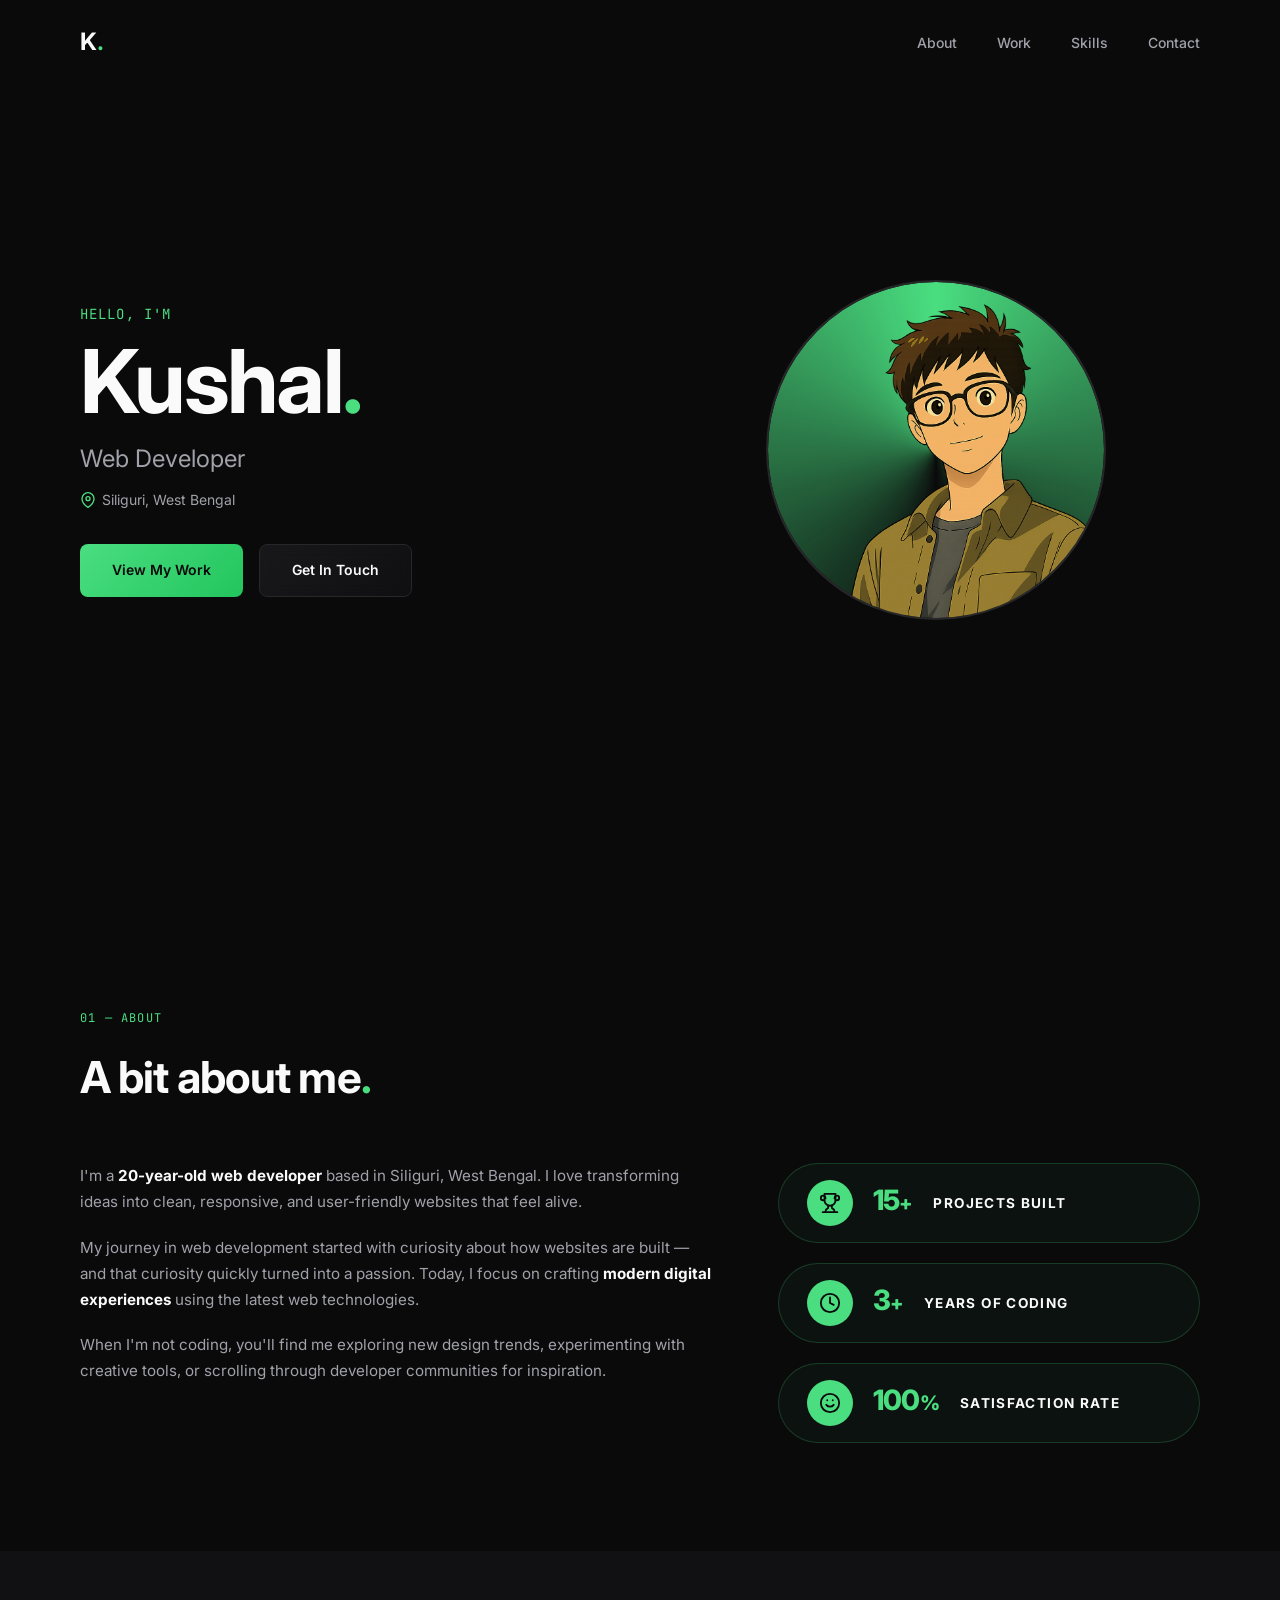
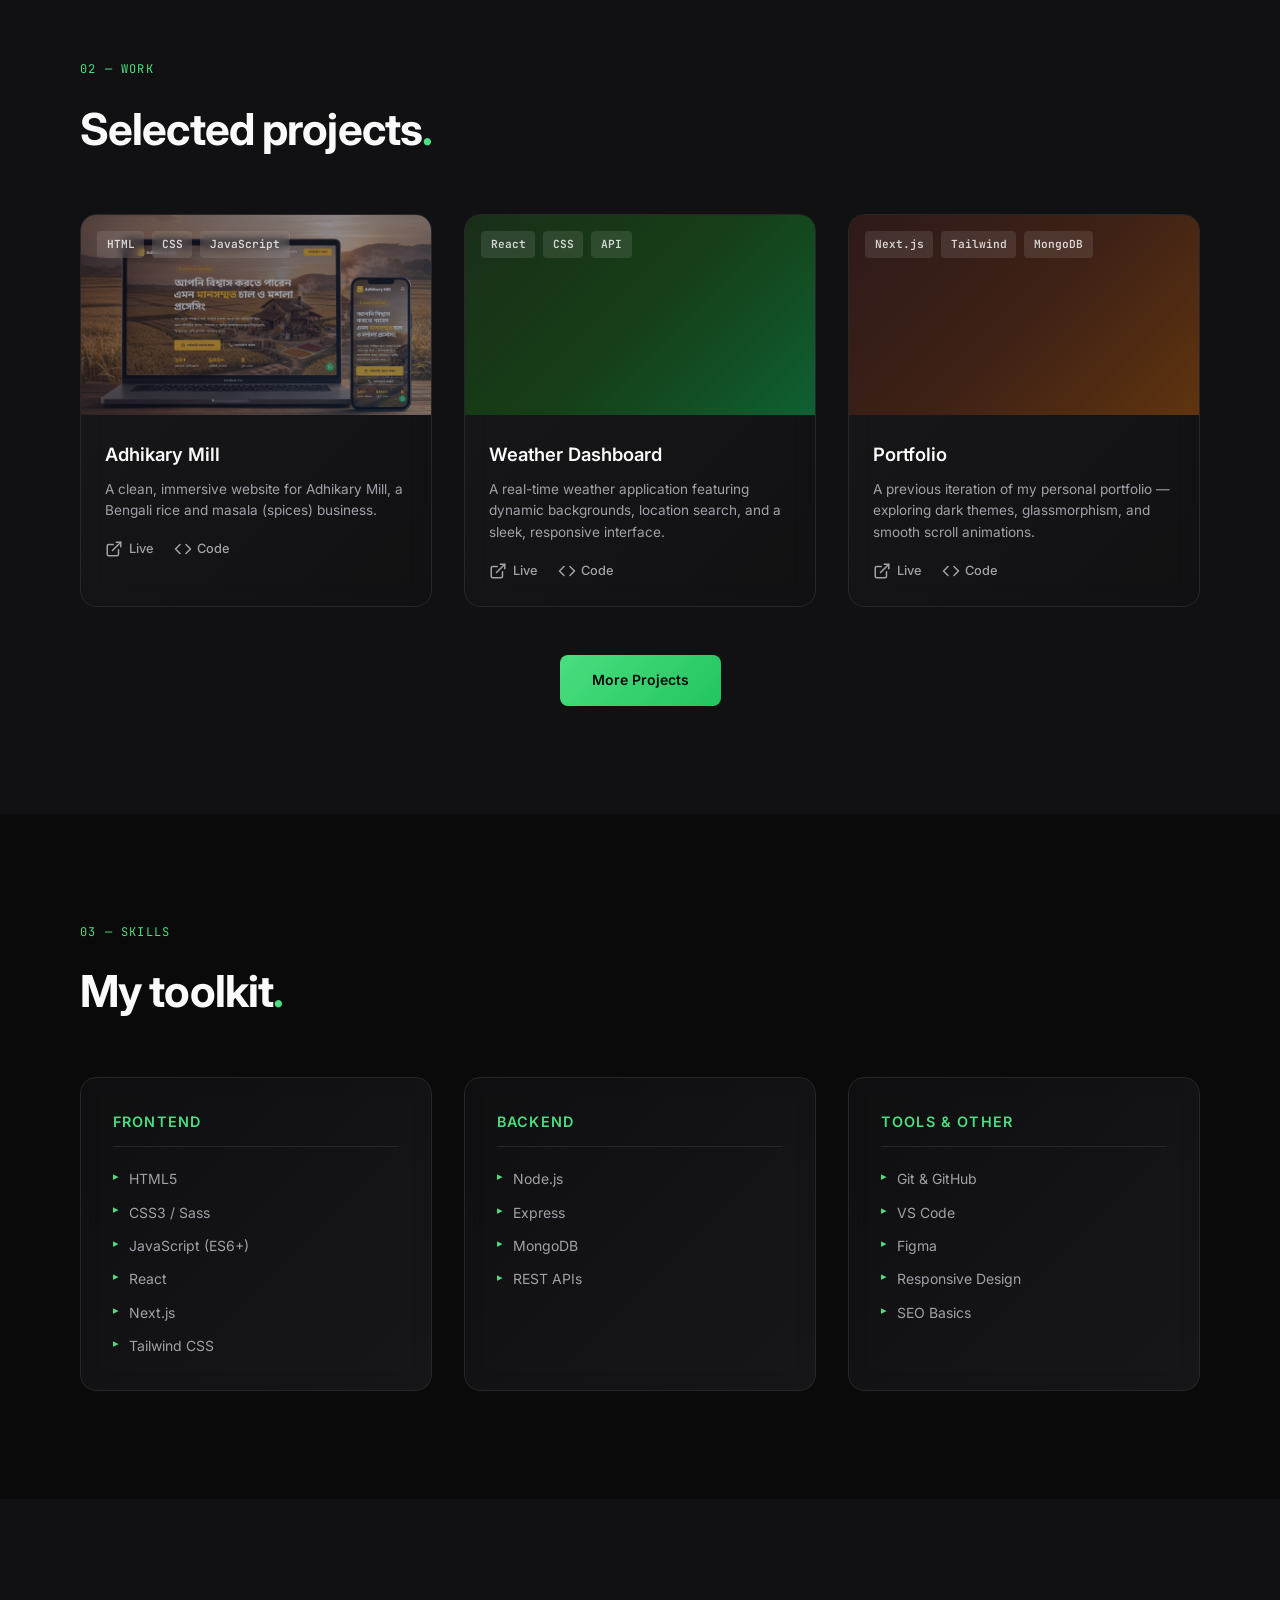
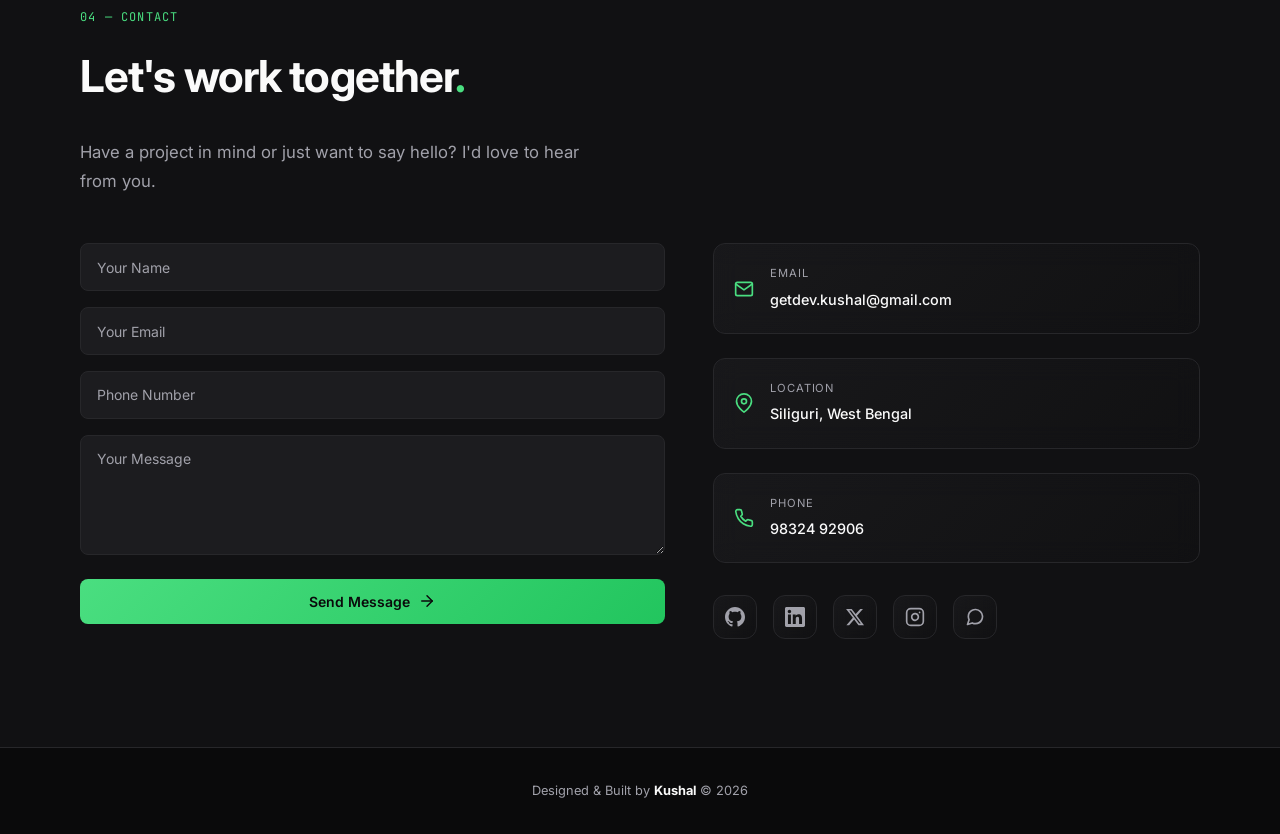
==== commit 6d7b9ac2: "Enhance portfolio with stat pills, project images, and new pages" ====
--- a/index.html
+++ b/index.html
@@ -31,7 +31,7 @@
       <a href="#" class="nav__logo">K<span class="accent">.</span></a>
       <ul class="nav__links">
         <li><a href="#about" class="nav__link">About</a></li>
-        <li><a href="#work" class="nav__link">Work</a></li>
+        <li><a href="work.html" class="nav__link">Work</a></li>
         <li><a href="#skills" class="nav__link">Skills</a></li>
         <li><a href="#contact" class="nav__link">Contact</a></li>
       </ul>
@@ -45,7 +45,7 @@
   <div class="mobile-menu" id="mobileMenu">
     <ul class="mobile-menu__links">
       <li><a href="#about" class="mobile-menu__link">About</a></li>
-      <li><a href="#work" class="mobile-menu__link">Work</a></li>
+      <li><a href="work.html" class="mobile-menu__link">Work</a></li>
       <li><a href="#skills" class="mobile-menu__link">Skills</a></li>
       <li><a href="#contact" class="mobile-menu__link">Contact</a></li>
     </ul>
@@ -69,7 +69,7 @@
       </div>
       <div class="hero__visual reveal">
         <div class="hero__image-wrapper">
-          <img src="hero-abstract.png" alt="Abstract geometric design" class="hero__image" />
+          <img src="assets/file_0000000045e871fa8ce2b59d97a5438d.png" alt="Profile Picture" class="hero__image" />
         </div>
       </div>
     </div>
@@ -87,17 +87,26 @@
           <p>When I'm not coding, you'll find me exploring new design trends, experimenting with creative tools, or scrolling through developer communities for inspiration.</p>
         </div>
         <div class="about__stats reveal">
-          <div class="stat">
-            <span class="stat__number" data-count="20">0</span>
-            <span class="stat__label">Years Old</span>
-          </div>
-          <div class="stat">
-            <span class="stat__number" data-count="15">0</span><span class="stat__suffix">+</span>
-            <span class="stat__label">Projects Built</span>
-          </div>
-          <div class="stat">
-            <span class="stat__number" data-count="3">0</span><span class="stat__suffix">+</span>
-            <span class="stat__label">Years of Coding</span>
+          <div class="stat-pill">
+            <div class="stat-pill__icon">
+              <svg width="22" height="22" viewBox="0 0 24 24" fill="none" stroke="currentColor" stroke-width="2" stroke-linecap="round" stroke-linejoin="round"><path d="M6 9H4.5a2.5 2.5 0 0 1 0-5C7 4 7 7 7 7"/><path d="M18 9h1.5a2.5 2.5 0 0 0 0-5C17 4 17 7 17 7"/><path d="M4 22h16"/><path d="M10 14.66V17c0 .55-.47.98-.97 1.21C7.85 18.75 7 20.24 7 22"/><path d="M14 14.66V17c0 .55.47.98.97 1.21C16.15 18.75 17 20.24 17 22"/><path d="M18 2H6v7a6 6 0 0 0 12 0V2Z"/></svg>
+            </div>
+            <span class="stat-pill__value"><span class="stat-pill__number" data-count="15">0</span><span class="stat-pill__suffix">+</span></span>
+            <span class="stat-pill__label">Projects Built</span>
+          </div>
+          <div class="stat-pill">
+            <div class="stat-pill__icon">
+              <svg width="22" height="22" viewBox="0 0 24 24" fill="none" stroke="currentColor" stroke-width="2" stroke-linecap="round" stroke-linejoin="round"><circle cx="12" cy="12" r="10"/><polyline points="12 6 12 12 16 14"/></svg>
+            </div>
+            <span class="stat-pill__value"><span class="stat-pill__number" data-count="3">0</span><span class="stat-pill__suffix">+</span></span>
+            <span class="stat-pill__label">Years of Coding</span>
+          </div>
+          <div class="stat-pill">
+            <div class="stat-pill__icon">
+              <svg width="22" height="22" viewBox="0 0 24 24" fill="none" stroke="currentColor" stroke-width="2" stroke-linecap="round" stroke-linejoin="round"><circle cx="12" cy="12" r="10"/><path d="M8 14s1.5 2 4 2 4-2 4-2"/><line x1="9" y1="9" x2="9.01" y2="9"/><line x1="15" y1="9" x2="15.01" y2="9"/></svg>
+            </div>
+            <span class="stat-pill__value"><span class="stat-pill__number" data-count="100">0</span><span class="stat-pill__suffix">%</span></span>
+            <span class="stat-pill__label">Satisfaction Rate</span>
           </div>
         </div>
       </div>
@@ -113,6 +122,7 @@
 
         <article class="project-card reveal">
           <div class="project-card__preview">
+            <img src="assets/1c08213e-c9eb-4d2f-8ef1-de003ae4e361.png" alt="Adhikary Mill Project Preview" class="project-card__image" />
             <div class="project-card__tags">
               <span class="tag">HTML</span>
               <span class="tag">CSS</span>
@@ -120,14 +130,14 @@
             </div>
           </div>
           <div class="project-card__info">
-            <h3 class="project-card__title">Tourism Website</h3>
-            <p class="project-card__desc">A clean, immersive tourism website for a homestay business — built with responsive design and premium aesthetics.</p>
+            <h3 class="project-card__title">Adhikary Mill</h3>
+            <p class="project-card__desc">A clean, immersive website for Adhikary Mill, a Bengali rice and masala (spices) business.</p>
             <div class="project-card__links">
-              <a href="#" class="project-link" aria-label="View project">
+              <a href="https://adhikary-mill.vercel.app/" target="_blank" rel="noopener noreferrer" class="project-link" aria-label="View project">
                 <svg width="18" height="18" viewBox="0 0 24 24" fill="none" stroke="currentColor" stroke-width="2" stroke-linecap="round" stroke-linejoin="round"><path d="M18 13v6a2 2 0 0 1-2 2H5a2 2 0 0 1-2-2V8a2 2 0 0 1 2-2h6"/><polyline points="15 3 21 3 21 9"/><line x1="10" y1="14" x2="21" y2="3"/></svg>
                 Live
               </a>
-              <a href="#" class="project-link" aria-label="View code">
+              <a href="https://github.com/Kushal20057/adhikary-mill-v02" target="_blank" rel="noopener noreferrer" class="project-link" aria-label="View code">
                 <svg width="18" height="18" viewBox="0 0 24 24" fill="none" stroke="currentColor" stroke-width="2" stroke-linecap="round" stroke-linejoin="round"><polyline points="16 18 22 12 16 6"/><polyline points="8 6 2 12 8 18"/></svg>
                 Code
               </a>
@@ -147,11 +157,11 @@
             <h3 class="project-card__title">Weather Dashboard</h3>
             <p class="project-card__desc">A real-time weather application featuring dynamic backgrounds, location search, and a sleek, responsive interface.</p>
             <div class="project-card__links">
-              <a href="#" class="project-link" aria-label="View project">
+              <a href="https://get-weather-by-kushal.vercel.app/" target="_blank" rel="noopener noreferrer" class="project-link" aria-label="View project">
                 <svg width="18" height="18" viewBox="0 0 24 24" fill="none" stroke="currentColor" stroke-width="2" stroke-linecap="round" stroke-linejoin="round"><path d="M18 13v6a2 2 0 0 1-2 2H5a2 2 0 0 1-2-2V8a2 2 0 0 1 2-2h6"/><polyline points="15 3 21 3 21 9"/><line x1="10" y1="14" x2="21" y2="3"/></svg>
                 Live
               </a>
-              <a href="#" class="project-link" aria-label="View code">
+              <a href="https://github.com/Kushal20057/Get-weather" target="_blank" rel="noopener noreferrer" class="project-link" aria-label="View code">
                 <svg width="18" height="18" viewBox="0 0 24 24" fill="none" stroke="currentColor" stroke-width="2" stroke-linecap="round" stroke-linejoin="round"><polyline points="16 18 22 12 16 6"/><polyline points="8 6 2 12 8 18"/></svg>
                 Code
               </a>
@@ -168,7 +178,7 @@
             </div>
           </div>
           <div class="project-card__info">
-            <h3 class="project-card__title">Portfolio v4</h3>
+            <h3 class="project-card__title">Portfolio</h3>
             <p class="project-card__desc">A previous iteration of my personal portfolio — exploring dark themes, glassmorphism, and smooth scroll animations.</p>
             <div class="project-card__links">
               <a href="#" class="project-link" aria-label="View project">
@@ -183,6 +193,9 @@
           </div>
         </article>
 
+      </div>
+      <div class="work__cta reveal">
+        <a href="work.html" class="btn btn--primary">More Projects</a>
       </div>
     </div>
   </section>
@@ -246,6 +259,9 @@
             <input type="email" id="email" name="email" placeholder="Your Email" required />
           </div>
           <div class="form-group">
+            <input type="tel" id="phone" name="phone" placeholder="Phone Number" />
+          </div>
+          <div class="form-group">
             <textarea id="message" name="message" placeholder="Your Message" rows="5" required></textarea>
           </div>
           <button type="submit" class="btn btn--primary btn--full">
@@ -258,7 +274,7 @@
             <svg width="20" height="20" viewBox="0 0 24 24" fill="none" stroke="currentColor" stroke-width="2" stroke-linecap="round" stroke-linejoin="round"><path d="M4 4h16c1.1 0 2 .9 2 2v12c0 1.1-.9 2-2 2H4c-1.1 0-2-.9-2-2V6c0-1.1.9-2 2-2z"/><polyline points="22,6 12,13 2,6"/></svg>
             <div>
               <span class="contact__card-label">Email</span>
-              <a href="adhikarykushal2005@gmail.com" class="contact__card-value">adhikarykushal2005@gmail.com</a>
+              <a href="mailto:getdev.kushal@gmail.com" class="contact__card-value">getdev.kushal@gmail.com</a>
             </div>
           </div>
           <div class="contact__card">
@@ -268,6 +284,13 @@
               <span class="contact__card-value">Siliguri, West Bengal</span>
             </div>
           </div>
+          <div class="contact__card">
+            <svg width="20" height="20" viewBox="0 0 24 24" fill="none" stroke="currentColor" stroke-width="2" stroke-linecap="round" stroke-linejoin="round"><path d="M22 16.92v3a2 2 0 0 1-2.18 2 19.79 19.79 0 0 1-8.63-3.07 19.5 19.5 0 0 1-6-6 19.79 19.79 0 0 1-3.07-8.67A2 2 0 0 1 4.11 2h3a2 2 0 0 1 2 1.72 12.84 12.84 0 0 0 .7 2.81 2 2 0 0 1-.45 2.11L8.09 9.91a16 16 0 0 0 6 6l1.27-1.27a2 2 0 0 1 2.11-.45 12.84 12.84 0 0 0 2.81.7A2 2 0 0 1 22 16.92z"/></svg>
+            <div>
+              <span class="contact__card-label">Phone</span>
+              <a href="tel:+919832492906" class="contact__card-value">98324 92906</a>
+            </div>
+          </div>
           <div class="contact__socials">
             <a href="https://github.com/Kushal20057/" class="social-link" aria-label="GitHub" target="_blank" rel="noopener noreferrer">
               <svg width="20" height="20" viewBox="0 0 24 24" fill="currentColor"><path d="M12 0c-6.626 0-12 5.373-12 12 0 5.302 3.438 9.8 8.207 11.387.599.111.793-.261.793-.577v-2.234c-3.338.726-4.033-1.416-4.033-1.416-.546-1.387-1.333-1.756-1.333-1.756-1.089-.745.083-.729.083-.729 1.205.084 1.839 1.237 1.839 1.237 1.07 1.834 2.807 1.304 3.492.997.107-.775.418-1.305.762-1.604-2.665-.305-5.467-1.334-5.467-5.931 0-1.311.469-2.381 1.236-3.221-.124-.303-.535-1.524.117-3.176 0 0 1.008-.322 3.301 1.23.957-.266 1.983-.399 3.003-.404 1.02.005 2.047.138 3.006.404 2.291-1.552 3.297-1.23 3.297-1.23.653 1.653.242 2.874.118 3.176.77.84 1.235 1.911 1.235 3.221 0 4.609-2.807 5.624-5.479 5.921.43.372.823 1.102.823 2.222v3.293c0 .319.192.694.801.576 4.765-1.589 8.199-6.086 8.199-11.386 0-6.627-5.373-12-12-12z"/></svg>
--- a/style.css
+++ b/style.css
@@ -192,7 +192,7 @@
   backdrop-filter: blur(10px);
   border-left: 1px solid var(--border);
   border-right: 1px solid var(--border);
-  box-shadow: 0 8px 40px rgba(0, 0, 0, 0.1), 0 0 0 1px rgba(39, 39, 42, 0.1);
+  box-shadow: 0 2px 12px rgba(0, 0, 0, 0.04), 0 0 0 1px rgba(39, 39, 42, 0.05);
 }
 
 .nav__logo {
@@ -383,7 +383,7 @@
   overflow: hidden;
   border: 2px solid var(--border);
   position: relative;
-  animation: float 6s ease-in-out infinite;
+  animation: float 7s ease-in-out infinite;
 }
 
 .hero__image-wrapper::before {
@@ -393,7 +393,7 @@
   border-radius: 50%;
   background: conic-gradient(var(--accent), transparent, var(--accent));
   z-index: -1;
-  animation: rotate 8s linear infinite;
+  animation: rotate 10s linear infinite;
 }
 
 .hero__image {
@@ -524,9 +524,9 @@
 }
 
 .btn--primary:hover {
-  background: #22c55e;
+  background-position: 100% 100%;
   transform: translateY(-2px);
-  box-shadow: 0 8px 30px var(--accent-dim);
+  box-shadow: 0 8px 30px rgba(34, 197, 94, 0.4);
 }
 
 .btn--ghost {
@@ -596,37 +596,85 @@
 .about__stats {
   display: flex;
   flex-direction: column;
-  gap: 2rem;
-  padding: 2rem;
-  background: var(--bg-card);
-  border: 1px solid var(--border);
-  border-radius: 12px;
-}
-
-.stat {
-  text-align: center;
-}
-
-.stat__number {
-  font-size: 2.5rem;
+  gap: 1.25rem;
+}
+
+.stat-pill {
+  display: flex;
+  align-items: center;
+  gap: 1.25rem;
+  padding: 1rem 1.75rem;
+  background: rgba(74, 222, 128, 0.04);
+  border: 1.5px solid var(--accent-dim);
+  border-radius: 100px;
+  transition: all var(--dur) var(--ease);
+  position: relative;
+  overflow: hidden;
+}
+
+.stat-pill::before {
+  content: '';
+  position: absolute;
+  inset: 0;
+  background: linear-gradient(135deg, rgba(74, 222, 128, 0.06) 0%, transparent 60%);
+  opacity: 0;
+  transition: opacity var(--dur) var(--ease);
+}
+
+.stat-pill:hover {
+  border-color: var(--accent);
+  transform: translateX(6px);
+  box-shadow: 0 4px 24px rgba(74, 222, 128, 0.12);
+}
+
+.stat-pill:hover::before {
+  opacity: 1;
+}
+
+.stat-pill__icon {
+  width: 46px;
+  height: 46px;
+  border-radius: 50%;
+  background: var(--accent);
+  display: flex;
+  align-items: center;
+  justify-content: center;
+  flex-shrink: 0;
+  color: var(--bg);
+  transition: transform var(--dur) var(--ease), box-shadow var(--dur) var(--ease);
+}
+
+.stat-pill:hover .stat-pill__icon {
+  transform: scale(1.08);
+  box-shadow: 0 0 16px rgba(74, 222, 128, 0.4);
+}
+
+.stat-pill__value {
+  display: flex;
+  align-items: baseline;
+  flex-shrink: 0;
+}
+
+.stat-pill__number {
+  font-size: 1.75rem;
+  font-weight: 800;
+  color: var(--accent);
+  letter-spacing: -0.02em;
+  line-height: 1;
+}
+
+.stat-pill__suffix {
+  font-size: 1.25rem;
+  font-weight: 800;
+  color: var(--accent);
+}
+
+.stat-pill__label {
+  font-size: .85rem;
   font-weight: 700;
-  color: var(--accent);
-  display: inline;
-}
-
-.stat__suffix {
-  font-size: 1.75rem;
-  font-weight: 700;
-  color: var(--accent);
-}
-
-.stat__label {
-  display: block;
-  font-size: .8rem;
-  color: var(--text-muted);
-  margin-top: .25rem;
+  color: var(--text);
   text-transform: uppercase;
-  letter-spacing: .08em;
+  letter-spacing: .1em;
 }
 
 /* ================================================
@@ -642,14 +690,35 @@
   gap: 2rem;
 }
 
+.work__cta {
+  display: flex;
+  justify-content: center;
+  margin-top: 3rem;
+}
+
+.work-page {
+  min-height: 100vh;
+  padding-top: 120px;
+}
+
+.work-page__subtitle {
+  color: var(--text-muted);
+  font-size: 1.1rem;
+  margin-top: .5rem;
+  margin-bottom: 3rem;
+}
+
 .project-card {
   background: linear-gradient(135deg, rgba(28, 28, 31, 0.7) 0%, rgba(17, 17, 19, 0.7) 100%);
+  -webkit-backdrop-filter: blur(12px);
   backdrop-filter: blur(12px);
-  -webkit-backdrop-filter: blur(12px);
   border: 1px solid var(--border);
   border-radius: 16px;
   overflow: hidden;
-  transition: all var(--dur) var(--ease);
+  transition: transform 0.4s cubic-bezier(0.34, 1.56, 0.64, 1), 
+              border-color 0.3s ease, 
+              box-shadow 0.4s cubic-bezier(0.34, 1.56, 0.64, 1),
+              background-color 0.3s ease;
   position: relative;
 }
 
@@ -664,9 +733,32 @@
 }
 
 .project-card:hover {
-  transform: translateY(-8px);
+  transform: translateY(-6px) scale(1.02);
   border-color: var(--accent);
-  box-shadow: 0 20px 40px rgba(0, 0, 0, 0.4);
+  box-shadow: 0 16px 48px rgba(74, 222, 128, 0.15),
+              0 8px 24px rgba(0, 0, 0, 0.3);
+}
+
+.project-card:hover::before {
+  opacity: 1;
+}
+
+.project-card::before {
+  content: '';
+  position: absolute;
+  top: 0;
+  left: 0;
+  right: 0;
+  height: 1px;
+  background: linear-gradient(90deg, transparent, rgba(74, 222, 128, 0.4), transparent);
+  opacity: 0;
+  transition: opacity var(--dur) var(--ease);
+}
+
+.project-card:hover {
+  border-color: var(--accent);
+  transform: translateY(-4px);
+  box-shadow: 0 12px 32px rgba(0, 0, 0, 0.3);
 }
 
 .project-card:hover::before {
@@ -688,6 +780,22 @@
 
 .project-card__preview--accent {
   background: linear-gradient(135deg, #2e1a1a 0%, #3e2116 50%, #60340f 100%);
+}
+
+.project-card__image {
+  position: absolute;
+  top: 0;
+  left: 0;
+  width: 100%;
+  height: 100%;
+  object-fit: cover;
+  opacity: 0.6;
+  transition: opacity 0.5s ease, transform 0.5s ease;
+}
+
+.project-card:hover .project-card__image {
+  opacity: 0.85;
+  transform: scale(1.05);
 }
 
 .project-card__tags {
@@ -1006,6 +1114,10 @@
     gap: 2.5rem;
   }
 
+  .hero__visual {
+    order: -1;
+  }
+
   .hero__cta {
     justify-content: center;
   }
@@ -1020,10 +1132,8 @@
     gap: 2rem;
   }
 
-  .about__stats {
-    flex-direction: row;
-    justify-content: center;
-    gap: 2.5rem;
+  .stat-pill {
+    padding: 0.85rem 1.25rem;
   }
 
   .skills__grid {
@@ -1049,9 +1159,26 @@
     display: none;
   }
 
-  .about__stats {
-    flex-direction: column;
-    gap: 1.5rem;
+  .stat-pill {
+    padding: 0.75rem 1rem;
+    gap: 0.85rem;
+  }
+
+  .stat-pill__icon {
+    width: 38px;
+    height: 38px;
+  }
+
+  .stat-pill__number {
+    font-size: 1.35rem;
+  }
+
+  .stat-pill__suffix {
+    font-size: 1rem;
+  }
+
+  .stat-pill__label {
+    font-size: .75rem;
   }
 
   .work__grid {
